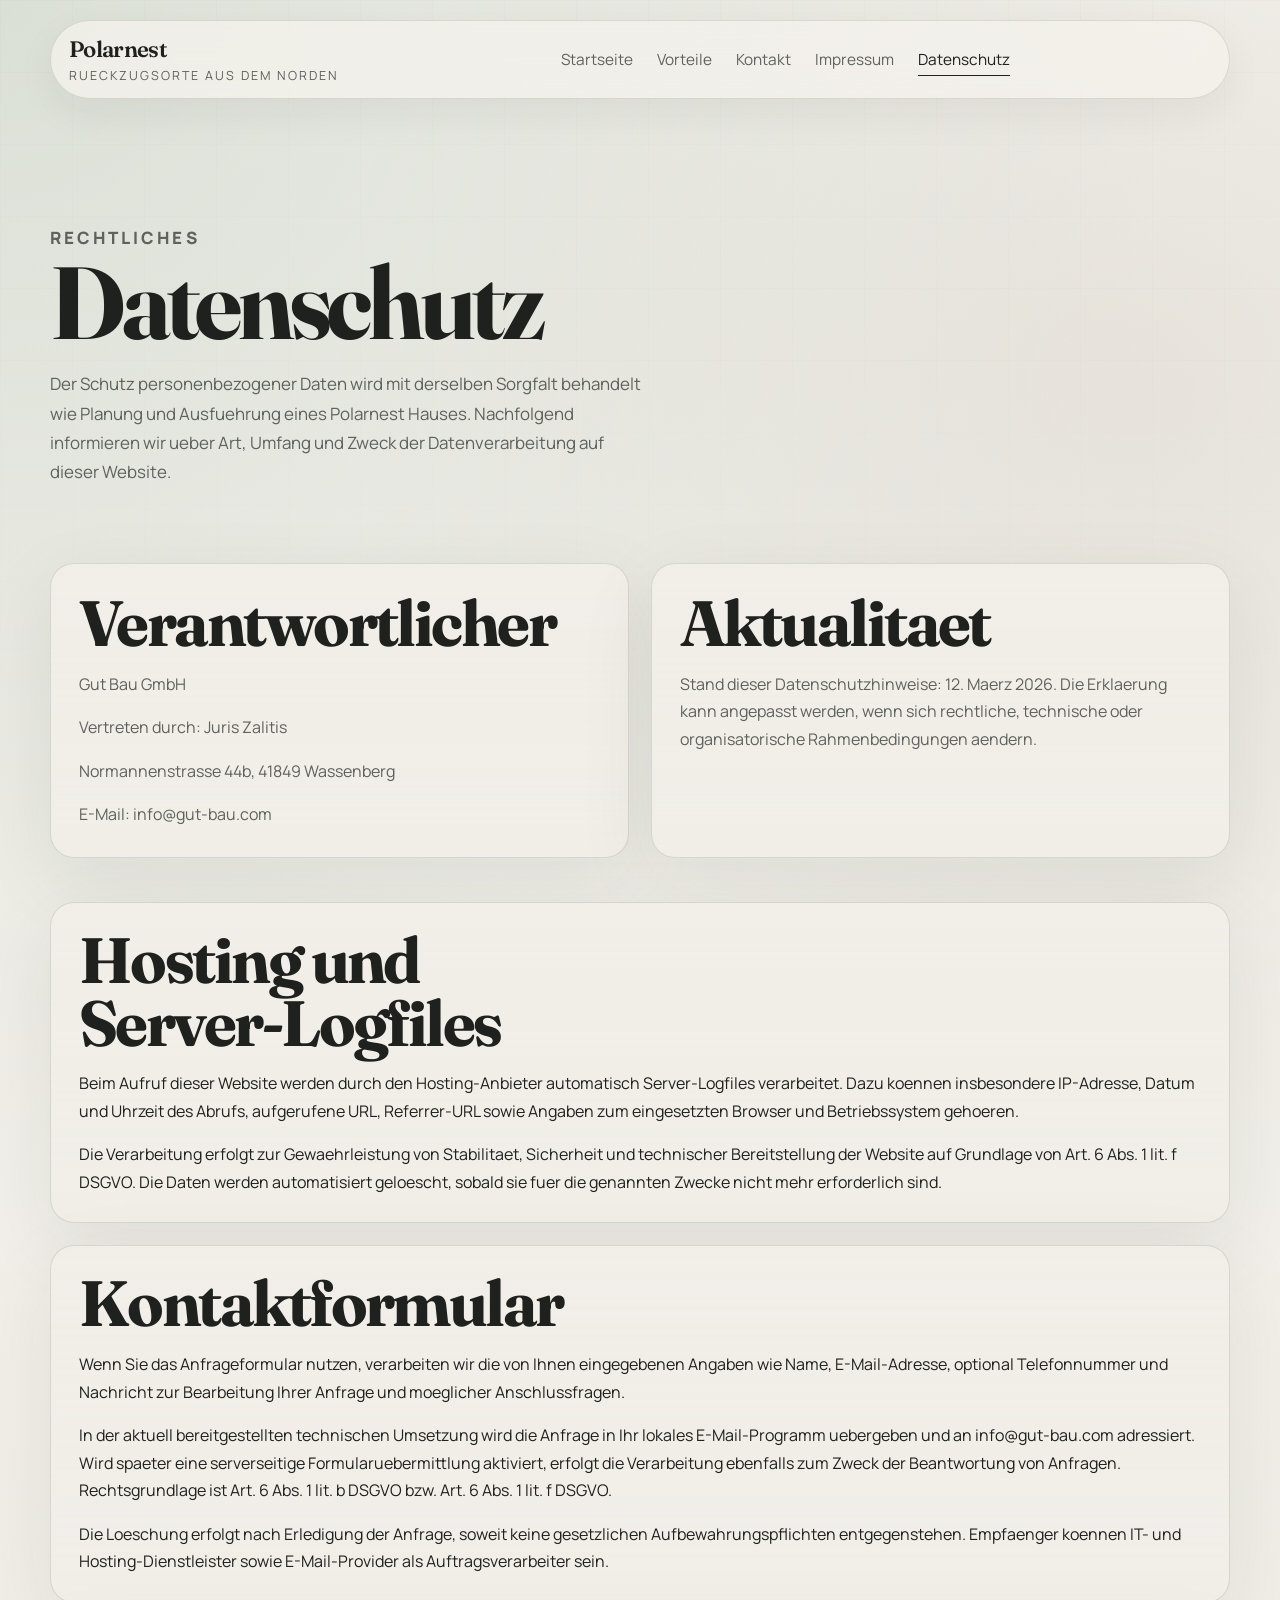
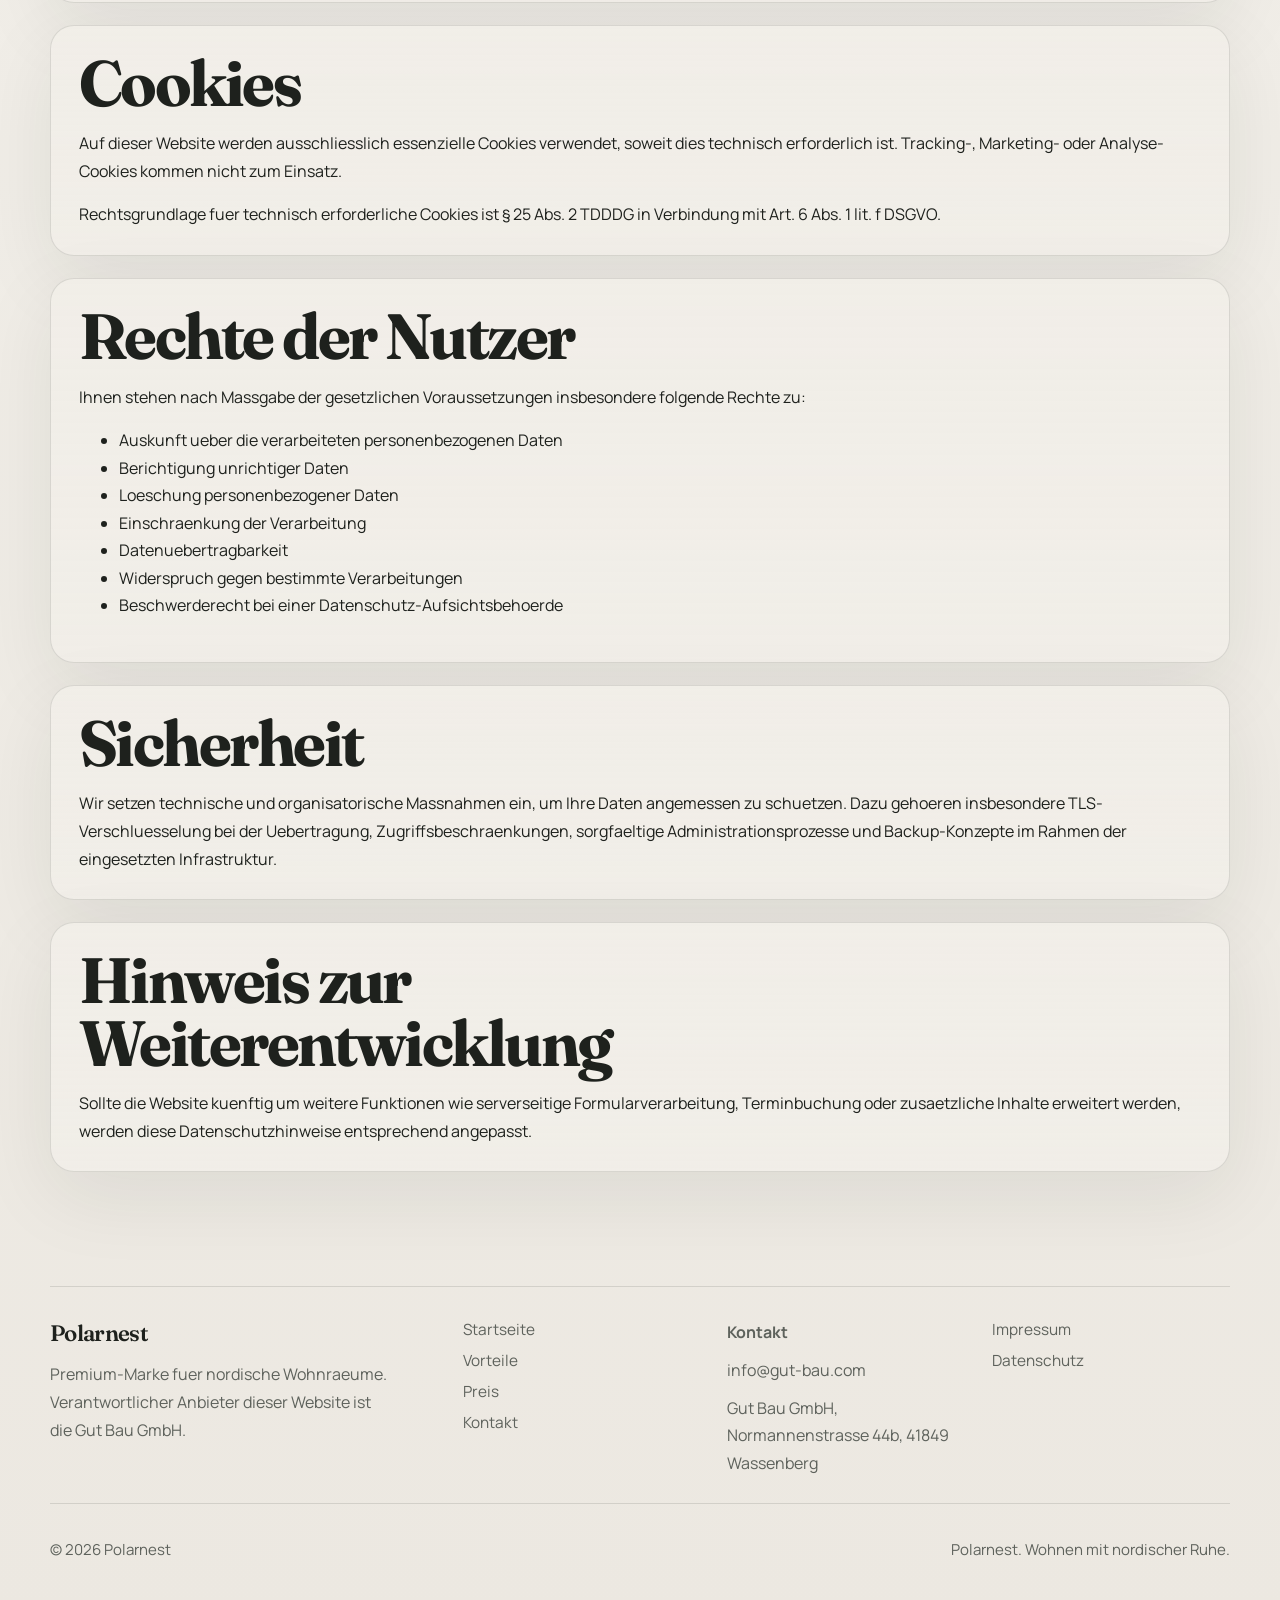
==== datenschutz.html @ 30f7458d "Rebuild Polarnest premium website" ====
<!doctype html>
<html lang="de">
  <head>
    <meta charset="UTF-8" />
    <meta name="viewport" content="width=device-width, initial-scale=1.0" />
    <title>Datenschutz | Polarnest</title>
    <meta
      name="description"
      content="Datenschutzhinweise fuer die Website der Premium-Marke Polarnest."
    />
    <meta name="theme-color" content="#F5F3EE" />
    <meta property="og:locale" content="de_DE" />
    <meta property="og:type" content="website" />
    <meta property="og:title" content="Datenschutz | Polarnest" />
    <meta
      property="og:description"
      content="Datenschutzhinweise zu Verantwortlichen, Hosting, Kontaktformular und Nutzerrechten."
    />
    <meta property="og:url" content="https://polarnest.vercel.app/datenschutz.html" />
    <meta property="og:image" content="https://polarnest.vercel.app/assets/images/hero-exterior.jpg" />
    <link rel="canonical" href="https://polarnest.vercel.app/datenschutz.html" />
    <link rel="preconnect" href="https://fonts.googleapis.com" />
    <link rel="preconnect" href="https://fonts.gstatic.com" crossorigin />
    <link
      href="https://fonts.googleapis.com/css2?family=Fraunces:opsz,wght@9..144,500;9..144,600;9..144,700&family=Manrope:wght@400;500;600;700;800&display=swap"
      rel="stylesheet"
    />
    <link rel="icon" href="favicon.svg" type="image/svg+xml" />
    <link rel="stylesheet" href="styles.css" />
    <script>
      document.documentElement.classList.add("js");
    </script>
    <script defer src="script.js"></script>
  </head>
  <body class="page" data-page="datenschutz">
    <a class="skip-link" href="#main-content">Zum Inhalt springen</a>

    <header class="site-header">
      <div class="topbar">
        <a class="brand" href="index.html" aria-label="Polarnest Startseite">
          <span class="brand__wordmark">Polarnest</span>
          <span class="brand__subline">Rueckzugsorte aus dem Norden</span>
        </a>

        <button
          class="nav-toggle"
          type="button"
          aria-expanded="false"
          aria-controls="site-nav"
          data-nav-toggle
        >
          <span class="nav-toggle__label">Menue</span>
          <span class="nav-toggle__icon" aria-hidden="true">
            <span></span>
            <span></span>
            <span></span>
          </span>
        </button>

        <nav class="site-nav" id="site-nav" data-nav aria-label="Hauptnavigation">
          <a href="index.html">Startseite</a>
          <a href="index.html#vorteile">Vorteile</a>
          <a href="index.html#kontakt">Kontakt</a>
          <a href="impressum.html" data-page-link>Impressum</a>
          <a href="datenschutz.html" data-page-link>Datenschutz</a>
        </nav>
      </div>
    </header>

    <header class="page-hero">
      <div class="page-hero__inner">
        <p class="eyebrow">Rechtliches</p>
        <h1>Datenschutz</h1>
        <p>
          Der Schutz personenbezogener Daten wird mit derselben Sorgfalt behandelt
          wie Planung und Ausfuehrung eines Polarnest Hauses. Nachfolgend informieren
          wir ueber Art, Umfang und Zweck der Datenverarbeitung auf dieser Website.
        </p>
      </div>
    </header>

    <main class="legal-main" id="main-content">
      <section class="legal-layout">
        <article class="legal-card surface-card">
          <h2>Verantwortlicher</h2>
          <p>Gut Bau GmbH</p>
          <p>Vertreten durch: Juris Zalitis</p>
          <p>Normannenstrasse 44b, 41849 Wassenberg</p>
          <p>E-Mail: <a href="mailto:info@gut-bau.com">info@gut-bau.com</a></p>
        </article>

        <article class="legal-card surface-card">
          <h2>Aktualitaet</h2>
          <p>
            Stand dieser Datenschutzhinweise: 12. Maerz 2026. Die Erklaerung kann
            angepasst werden, wenn sich rechtliche, technische oder organisatorische
            Rahmenbedingungen aendern.
          </p>
        </article>
      </section>

      <section class="legal-sections">
        <article class="legal-note surface-card">
          <h2>Hosting und Server-Logfiles</h2>
          <p>
            Beim Aufruf dieser Website werden durch den Hosting-Anbieter automatisch
            Server-Logfiles verarbeitet. Dazu koennen insbesondere IP-Adresse,
            Datum und Uhrzeit des Abrufs, aufgerufene URL, Referrer-URL sowie
            Angaben zum eingesetzten Browser und Betriebssystem gehoeren.
          </p>
          <p>
            Die Verarbeitung erfolgt zur Gewaehrleistung von Stabilitaet, Sicherheit
            und technischer Bereitstellung der Website auf Grundlage von Art. 6
            Abs. 1 lit. f DSGVO. Die Daten werden automatisiert geloescht, sobald
            sie fuer die genannten Zwecke nicht mehr erforderlich sind.
          </p>
        </article>

        <article class="legal-note surface-card">
          <h2>Kontaktformular</h2>
          <p>
            Wenn Sie das Anfrageformular nutzen, verarbeiten wir die von Ihnen
            eingegebenen Angaben wie Name, E-Mail-Adresse, optional Telefonnummer
            und Nachricht zur Bearbeitung Ihrer Anfrage und moeglicher Anschlussfragen.
          </p>
          <p>
            In der aktuell bereitgestellten technischen Umsetzung wird die Anfrage
            in Ihr lokales E-Mail-Programm uebergeben und an
            <a href="mailto:info@gut-bau.com">info@gut-bau.com</a> adressiert.
            Wird spaeter eine serverseitige Formularuebermittlung aktiviert,
            erfolgt die Verarbeitung ebenfalls zum Zweck der Beantwortung von
            Anfragen. Rechtsgrundlage ist Art. 6 Abs. 1 lit. b DSGVO bzw. Art. 6
            Abs. 1 lit. f DSGVO.
          </p>
          <p>
            Die Loeschung erfolgt nach Erledigung der Anfrage, soweit keine
            gesetzlichen Aufbewahrungspflichten entgegenstehen. Empfaenger koennen
            IT- und Hosting-Dienstleister sowie E-Mail-Provider als Auftragsverarbeiter sein.
          </p>
        </article>

        <article class="legal-note surface-card">
          <h2>Cookies</h2>
          <p>
            Auf dieser Website werden ausschliesslich essenzielle Cookies verwendet,
            soweit dies technisch erforderlich ist. Tracking-, Marketing- oder
            Analyse-Cookies kommen nicht zum Einsatz.
          </p>
          <p>
            Rechtsgrundlage fuer technisch erforderliche Cookies ist § 25 Abs. 2
            TDDDG in Verbindung mit Art. 6 Abs. 1 lit. f DSGVO.
          </p>
        </article>

        <article class="legal-note surface-card">
          <h2>Rechte der Nutzer</h2>
          <p>
            Ihnen stehen nach Massgabe der gesetzlichen Voraussetzungen insbesondere
            folgende Rechte zu:
          </p>
          <ul>
            <li>Auskunft ueber die verarbeiteten personenbezogenen Daten</li>
            <li>Berichtigung unrichtiger Daten</li>
            <li>Loeschung personenbezogener Daten</li>
            <li>Einschraenkung der Verarbeitung</li>
            <li>Datenuebertragbarkeit</li>
            <li>Widerspruch gegen bestimmte Verarbeitungen</li>
            <li>Beschwerderecht bei einer Datenschutz-Aufsichtsbehoerde</li>
          </ul>
        </article>

        <article class="legal-note surface-card">
          <h2>Sicherheit</h2>
          <p>
            Wir setzen technische und organisatorische Massnahmen ein, um Ihre
            Daten angemessen zu schuetzen. Dazu gehoeren insbesondere
            TLS-Verschluesselung bei der Uebertragung, Zugriffsbeschraenkungen,
            sorgfaeltige Administrationsprozesse und Backup-Konzepte im Rahmen
            der eingesetzten Infrastruktur.
          </p>
        </article>

        <article class="legal-note surface-card">
          <h2>Hinweis zur Weiterentwicklung</h2>
          <p>
            Sollte die Website kuenftig um weitere Funktionen wie serverseitige
            Formularverarbeitung, Terminbuchung oder zusaetzliche Inhalte erweitert
            werden, werden diese Datenschutzhinweise entsprechend angepasst.
          </p>
        </article>
      </section>
    </main>

    <footer class="site-footer">
      <div class="footer-grid">
        <div>
          <a class="brand brand--footer" href="index.html">Polarnest</a>
          <p class="footer-copy">
            Premium-Marke fuer nordische Wohnraeume. Verantwortlicher Anbieter
            dieser Website ist die Gut Bau GmbH.
          </p>
        </div>

        <nav class="footer-nav" aria-label="Footer Navigation">
          <a href="index.html">Startseite</a>
          <a href="index.html#vorteile">Vorteile</a>
          <a href="index.html#preis">Preis</a>
          <a href="index.html#kontakt">Kontakt</a>
        </nav>

        <div class="footer-contact">
          <p><strong>Kontakt</strong></p>
          <p><a href="mailto:info@gut-bau.com">info@gut-bau.com</a></p>
          <p>Gut Bau GmbH, Normannenstrasse 44b, 41849 Wassenberg</p>
        </div>

        <div class="footer-legal">
          <a href="impressum.html">Impressum</a>
          <a href="datenschutz.html">Datenschutz</a>
        </div>
      </div>

      <div class="footer-bottom">
        <p>&copy; <span id="year"></span> Polarnest</p>
        <p>Polarnest. Wohnen mit nordischer Ruhe.</p>
      </div>
    </footer>
  </body>
</html>
---- styles.css ----
:root {
  --bg: #f5f3ee;
  --bg-soft: #ece8e1;
  --surface: #f1eee8;
  --surface-strong: rgba(241, 238, 232, 0.88);
  --green: #5f7465;
  --green-deep: #4e6154;
  --sage: #7e9383;
  --mist: #c9d3c7;
  --stone: #b9b1a4;
  --text: #1e211d;
  --muted: #5e625c;
  --border: rgba(30, 33, 29, 0.12);
  --border-strong: rgba(78, 97, 84, 0.18);
  --shadow: 0 24px 80px rgba(30, 33, 29, 0.08);
  --shadow-soft: 0 14px 40px rgba(30, 33, 29, 0.06);
  --radius-xs: 14px;
  --radius-sm: 18px;
  --radius-md: 24px;
  --radius-lg: 34px;
  --container: min(1180px, calc(100vw - 48px));
}

*,
*::before,
*::after {
  box-sizing: border-box;
}

html {
  scroll-behavior: smooth;
  scroll-padding-top: 7rem;
}

body {
  margin: 0;
  color: var(--text);
  font-family: "Manrope", sans-serif;
  background:
    radial-gradient(circle at top left, rgba(201, 211, 199, 0.6), transparent 34%),
    radial-gradient(circle at 88% 12%, rgba(185, 177, 164, 0.24), transparent 26%),
    linear-gradient(180deg, var(--bg) 0%, var(--bg-soft) 100%);
  min-height: 100vh;
}

body::before {
  content: "";
  position: fixed;
  inset: 0;
  background:
    linear-gradient(rgba(30, 33, 29, 0.03) 1px, transparent 1px),
    linear-gradient(90deg, rgba(30, 33, 29, 0.03) 1px, transparent 1px);
  background-size: 72px 72px;
  mask-image: linear-gradient(180deg, rgba(0, 0, 0, 0.36), transparent 90%);
  pointer-events: none;
  z-index: 0;
}

img {
  display: block;
  max-width: 100%;
}

a {
  color: inherit;
  text-decoration: none;
}

button,
input,
textarea {
  font: inherit;
}

button {
  border: 0;
  background: none;
  cursor: pointer;
}

textarea {
  resize: vertical;
}

.js body {
  overflow-x: hidden;
}

.skip-link {
  position: fixed;
  top: 1rem;
  left: 1rem;
  padding: 0.8rem 1rem;
  border-radius: 999px;
  background: var(--green-deep);
  color: #f7f5f1;
  transform: translateY(-140%);
  transition: transform 180ms ease;
  z-index: 100;
}

.skip-link:focus {
  transform: translateY(0);
}

.site-header,
.section,
.site-footer {
  position: relative;
  z-index: 1;
}

.site-header {
  padding-top: 20px;
}

.topbar {
  width: var(--container);
  margin: 0 auto;
  padding: 14px 18px;
  display: flex;
  align-items: center;
  gap: 22px;
  border: 1px solid var(--border);
  border-radius: 999px;
  backdrop-filter: blur(18px);
  background: rgba(245, 243, 238, 0.72);
  box-shadow: var(--shadow-soft);
  position: sticky;
  top: 16px;
}

.brand {
  display: inline-flex;
  flex-direction: column;
  gap: 4px;
}

.brand__wordmark,
.brand--footer {
  font-family: "Fraunces", serif;
  font-size: 1.4rem;
  font-weight: 600;
  letter-spacing: -0.03em;
}

.brand__subline {
  color: var(--muted);
  font-size: 0.78rem;
  letter-spacing: 0.16em;
  text-transform: uppercase;
}

.site-nav {
  display: flex;
  align-items: center;
  justify-content: center;
  gap: 24px;
  margin-left: auto;
  margin-right: auto;
}

.site-nav a,
.footer-nav a,
.footer-legal a {
  position: relative;
  color: var(--muted);
  font-size: 0.96rem;
  transition: color 180ms ease;
}

.site-nav a::after,
.footer-nav a::after,
.footer-legal a::after {
  content: "";
  position: absolute;
  left: 0;
  bottom: -6px;
  width: 100%;
  height: 1px;
  background: currentColor;
  transform: scaleX(0);
  transform-origin: left center;
  transition: transform 180ms ease;
}

.site-nav a:hover,
.site-nav a:focus-visible,
.site-nav a.is-active,
.site-nav a[aria-current="page"],
.footer-nav a:hover,
.footer-nav a:focus-visible,
.footer-legal a:hover,
.footer-legal a:focus-visible {
  color: var(--text);
}

.site-nav a:hover::after,
.site-nav a:focus-visible::after,
.site-nav a.is-active::after,
.site-nav a[aria-current="page"]::after,
.footer-nav a:hover::after,
.footer-nav a:focus-visible::after,
.footer-legal a:hover::after,
.footer-legal a:focus-visible::after {
  transform: scaleX(1);
}

.topbar__cta {
  margin-left: auto;
}

.button {
  display: inline-flex;
  align-items: center;
  justify-content: center;
  min-height: 50px;
  padding: 0 22px;
  border: 1px solid transparent;
  border-radius: 999px;
  font-weight: 700;
  transition:
    transform 180ms ease,
    box-shadow 180ms ease,
    background-color 180ms ease,
    border-color 180ms ease,
    color 180ms ease;
}

.button:hover,
.button:focus-visible {
  transform: translateY(-2px);
}

.button--primary {
  background: linear-gradient(135deg, var(--green-deep), var(--green));
  color: #f7f5f1;
  box-shadow: 0 18px 38px rgba(78, 97, 84, 0.18);
}

.button--primary:hover,
.button--primary:focus-visible {
  box-shadow: 0 22px 48px rgba(78, 97, 84, 0.24);
}

.button--secondary {
  background: rgba(241, 238, 232, 0.92);
  color: var(--text);
  border-color: var(--border);
}

.button--secondary:hover,
.button--secondary:focus-visible {
  box-shadow: var(--shadow-soft);
}

.nav-toggle {
  display: none;
}

.section {
  width: var(--container);
  margin: 0 auto;
  padding: 110px 0;
}

.section--panel {
  border-radius: 44px;
  padding-inline: 34px;
  background:
    linear-gradient(180deg, rgba(241, 238, 232, 0.78), rgba(201, 211, 199, 0.22)),
    rgba(241, 238, 232, 0.68);
}

.eyebrow,
.card-kicker,
.hero-floating__label,
.price-card__label,
.slider-header__caption {
  margin: 0;
  color: var(--green);
  font-size: 0.82rem;
  font-weight: 800;
  letter-spacing: 0.18em;
  text-transform: uppercase;
}

h1,
h2,
h3 {
  margin: 0;
  letter-spacing: -0.04em;
  line-height: 0.98;
}

h1,
h2 {
  font-family: "Fraunces", serif;
}

h1 {
  max-width: 12ch;
  font-size: clamp(3.4rem, 8vw, 6.6rem);
}

h2 {
  font-size: clamp(2.4rem, 5vw, 4.3rem);
  max-width: 12ch;
}

h3 {
  font-size: 1.42rem;
  line-height: 1.1;
}

p,
li {
  line-height: 1.72;
}

.hero__lead,
.section-heading p,
.benefit-card p,
.quality-card p,
.pricing-note,
.lifestyle-card p,
.showcase-card p,
.comfort-card p,
.special-card p,
.accordion__panel p,
.contact-copy p,
.contact-point p,
.field span,
.form-note,
.form-status,
.footer-copy,
.footer-contact p,
.hero-floating span,
.price-card span {
  color: var(--muted);
  font-size: 1rem;
}

.section-heading {
  max-width: 720px;
  margin-bottom: 40px;
}

.section-heading h2 {
  margin: 14px 0 18px;
}

.anchor-fix {
  position: relative;
  top: -120px;
  display: block;
  visibility: hidden;
}

.surface-card {
  background:
    linear-gradient(180deg, rgba(241, 238, 232, 0.92), rgba(241, 238, 232, 0.78)),
    var(--surface);
  border: 1px solid var(--border);
  box-shadow: var(--shadow);
  backdrop-filter: blur(14px);
}

.hero {
  display: grid;
  grid-template-columns: minmax(0, 1fr) minmax(0, 0.96fr);
  gap: 40px;
  align-items: center;
  min-height: calc(100vh - 114px);
  padding-top: 52px;
}

.hero__lead {
  max-width: 62ch;
  margin: 24px 0 0;
  font-size: 1.08rem;
}

.hero__actions {
  display: flex;
  flex-wrap: wrap;
  gap: 14px;
  margin-top: 34px;
}

.hero__chips {
  display: flex;
  flex-wrap: wrap;
  gap: 12px;
  margin-top: 34px;
}

.hero__chips span {
  display: inline-flex;
  align-items: center;
  min-height: 38px;
  padding: 0 16px;
  border: 1px solid var(--border);
  border-radius: 999px;
  background: rgba(241, 238, 232, 0.8);
  color: var(--text);
  font-size: 0.95rem;
  font-weight: 700;
}

.hero__visual {
  position: relative;
  min-height: 620px;
}

.hero-media,
.showcase-media__frame,
.lifestyle-card,
.special-card,
.benefit-card,
.quality-card,
.comfort-card,
.showcase-card,
.contact-form,
.contact-point,
.accordion__item,
.price-card {
  border-radius: var(--radius-md);
}

.hero-media {
  height: 100%;
  min-height: 620px;
  overflow: hidden;
}

.hero-media img,
.showcase-media__frame img,
.lifestyle-card__media img,
.special-card__media img {
  width: 100%;
  height: 100%;
  object-fit: cover;
  transition: transform 420ms ease;
}

.hero-media:hover img,
.showcase-media__frame:hover img,
.lifestyle-card:hover img,
.special-card:hover img {
  transform: scale(1.04);
}

.hero-floating {
  position: absolute;
  max-width: 270px;
  padding: 18px 20px;
}

.hero-floating strong {
  display: block;
  margin: 8px 0;
  font-size: 1.2rem;
}

.hero-floating--price {
  left: -12px;
  bottom: 44px;
}

.hero-floating--detail {
  right: -16px;
  top: 44px;
}

.benefit-grid,
.quality-grid,
.comfort-grid,
.special-grid,
.showcase-info,
.contact-points {
  display: grid;
  gap: 20px;
}

.benefit-grid {
  grid-template-columns: repeat(4, minmax(0, 1fr));
}

.benefit-card,
.quality-card,
.comfort-card {
  min-height: 100%;
  padding: 28px;
}

.icon-badge {
  width: 52px;
  height: 52px;
  display: grid;
  place-items: center;
  margin-bottom: 18px;
  border-radius: 18px;
  background: rgba(201, 211, 199, 0.55);
  color: var(--green-deep);
}

.icon-badge svg {
  width: 24px;
  height: 24px;
  fill: none;
  stroke: currentColor;
  stroke-linecap: round;
  stroke-linejoin: round;
  stroke-width: 1.7;
}

.benefit-card h3,
.quality-card h3,
.comfort-card h3,
.showcase-card h3,
.contact-point h3 {
  margin-bottom: 12px;
}

.pricing-layout {
  display: grid;
  grid-template-columns: minmax(0, 0.86fr) minmax(280px, 0.48fr);
  gap: 24px 26px;
  align-items: start;
}

.price-card {
  padding: 30px;
}

.price-card strong {
  display: block;
  margin: 14px 0 12px;
  font-family: "Fraunces", serif;
  font-size: clamp(2.2rem, 5vw, 3.8rem);
  line-height: 1;
}

.pricing-note {
  margin-top: 18px;
}

.quality-grid {
  grid-column: 1 / -1;
  grid-template-columns: repeat(4, minmax(0, 1fr));
}

.slider-shell {
  position: relative;
}

.slider-header {
  display: flex;
  align-items: center;
  justify-content: space-between;
  gap: 16px;
  margin-bottom: 22px;
}

.slider-controls {
  display: inline-flex;
  gap: 10px;
}

.slider-button {
  width: 48px;
  height: 48px;
  display: grid;
  place-items: center;
  border: 1px solid var(--border);
  border-radius: 50%;
  background: rgba(241, 238, 232, 0.82);
  color: var(--text);
  transition:
    transform 180ms ease,
    box-shadow 180ms ease,
    opacity 180ms ease;
}

.slider-button:hover,
.slider-button:focus-visible {
  transform: translateY(-1px);
  box-shadow: var(--shadow-soft);
}

.slider-button:disabled {
  opacity: 0.45;
  cursor: default;
}

.slider-track {
  display: grid;
  grid-auto-flow: column;
  grid-auto-columns: minmax(290px, 36%);
  gap: 20px;
  overflow-x: auto;
  scroll-snap-type: x mandatory;
  padding-bottom: 10px;
  scrollbar-width: none;
}

.slider-track::-webkit-scrollbar {
  display: none;
}

.lifestyle-card {
  overflow: hidden;
  scroll-snap-align: start;
}

.lifestyle-card__media {
  aspect-ratio: 1.18 / 1;
  overflow: hidden;
}

.lifestyle-card__body,
.special-card__body {
  padding: 24px;
}

.slider-progress {
  width: 100%;
  height: 4px;
  margin-top: 18px;
  border-radius: 999px;
  background: rgba(30, 33, 29, 0.08);
  overflow: hidden;
}

.slider-progress span {
  display: block;
  width: 20%;
  height: 100%;
  border-radius: inherit;
  background: linear-gradient(90deg, var(--green-deep), var(--sage));
  transition: width 240ms ease, transform 240ms ease;
}

.section--split {
  display: grid;
  grid-template-columns: minmax(0, 1.02fr) minmax(0, 0.98fr);
  gap: 28px;
  align-items: center;
}

.showcase-media__frame {
  overflow: hidden;
  aspect-ratio: 1 / 1.08;
}

.showcase-info {
  grid-template-columns: repeat(2, minmax(0, 1fr));
}

.showcase-card {
  padding: 26px;
}

.comfort-grid {
  grid-template-columns: repeat(4, minmax(0, 1fr));
}

.special-grid {
  grid-template-columns: repeat(3, minmax(0, 1fr));
}

.special-card {
  overflow: hidden;
}

.special-card__media {
  aspect-ratio: 1.12 / 1;
  overflow: hidden;
}

.section--faq {
  padding-bottom: 96px;
}

.accordion {
  display: grid;
  gap: 16px;
}

.accordion__item {
  overflow: hidden;
}

.accordion__trigger {
  width: 100%;
  display: flex;
  align-items: center;
  justify-content: space-between;
  gap: 18px;
  padding: 24px 26px;
  color: var(--text);
  text-align: left;
}

.accordion__trigger span:first-child {
  font-size: 1.12rem;
  font-weight: 700;
}

.accordion__icon {
  width: 18px;
  height: 18px;
  flex: none;
  position: relative;
}

.accordion__icon::before,
.accordion__icon::after {
  content: "";
  position: absolute;
  inset: 50% 0 auto;
  height: 1.5px;
  background: currentColor;
  transform: translateY(-50%);
  transition: transform 220ms ease, opacity 220ms ease;
}

.accordion__icon::after {
  transform: translateY(-50%) rotate(90deg);
}

.accordion__trigger[aria-expanded="true"] .accordion__icon::after {
  opacity: 0;
  transform: translateY(-50%) rotate(90deg) scaleX(0);
}

.accordion__panel {
  display: grid;
  grid-template-rows: 0fr;
  transition: grid-template-rows 260ms ease;
}

.accordion__panel.is-open {
  grid-template-rows: 1fr;
}

.accordion__panel-inner {
  min-height: 0;
  overflow: hidden;
  padding: 0 26px 0;
}

.accordion__panel.is-open .accordion__panel-inner {
  padding-bottom: 24px;
}

.section--contact {
  padding-top: 40px;
}

.contact-layout {
  display: grid;
  grid-template-columns: minmax(0, 0.9fr) minmax(0, 1.1fr);
  gap: 26px;
  align-items: start;
}

.contact-points {
  margin-top: 30px;
  grid-template-columns: repeat(2, minmax(0, 1fr));
}

.contact-point {
  padding: 22px;
}

.contact-form {
  padding: 28px;
}

.form-row {
  display: grid;
  grid-template-columns: repeat(2, minmax(0, 1fr));
  gap: 16px;
}

.form-row + .form-row,
.form-row + .field,
.field + .field,
.field + .button,
.button + .form-note,
.form-note + .form-status {
  margin-top: 16px;
}

.form-row--compact {
  grid-template-columns: 1fr;
}

.field {
  display: grid;
  gap: 8px;
}

.field span {
  color: var(--text);
  font-size: 0.94rem;
  font-weight: 700;
}

.field input,
.field textarea {
  width: 100%;
  padding: 14px 16px;
  border: 1px solid var(--border);
  border-radius: var(--radius-xs);
  background: rgba(255, 255, 255, 0.52);
  color: var(--text);
  transition:
    border-color 180ms ease,
    box-shadow 180ms ease,
    background-color 180ms ease;
}

.field input:focus,
.field textarea:focus {
  outline: none;
  border-color: var(--border-strong);
  box-shadow: 0 0 0 4px rgba(126, 147, 131, 0.16);
  background: rgba(255, 255, 255, 0.8);
}

.form-submit {
  width: fit-content;
}

.form-note {
  font-size: 0.93rem;
}

.form-status {
  min-height: 1.5rem;
  font-weight: 600;
}

.site-footer {
  width: var(--container);
  margin: 0 auto;
  padding: 0 0 40px;
}

.footer-grid {
  display: grid;
  grid-template-columns: minmax(0, 1.3fr) repeat(3, minmax(0, 0.8fr));
  gap: 26px;
  padding: 32px 0 26px;
  border-top: 1px solid var(--border);
}

.footer-copy {
  max-width: 34ch;
  margin-top: 14px;
}

.footer-nav,
.footer-legal {
  display: grid;
  align-content: start;
  gap: 10px;
}

.footer-contact p {
  margin: 0 0 10px;
}

.footer-bottom {
  display: flex;
  justify-content: space-between;
  gap: 18px;
  padding-top: 18px;
  border-top: 1px solid var(--border);
  color: var(--muted);
  font-size: 0.94rem;
}

.page-hero {
  padding-top: 54px;
}

.page-hero__inner {
  width: var(--container);
  margin: 0 auto;
  padding: 70px 0 16px;
}

.page-hero__inner h1 {
  max-width: 10ch;
}

.page-hero__inner p {
  max-width: 60ch;
  color: var(--muted);
  font-size: 1.06rem;
}

.legal-main {
  padding-bottom: 60px;
}

.legal-layout,
.legal-sections {
  width: var(--container);
  margin: 0 auto;
  display: grid;
  gap: 22px;
}

.legal-layout {
  grid-template-columns: repeat(2, minmax(0, 1fr));
  padding: 44px 0;
}

.legal-card {
  padding: 28px;
  border-radius: var(--radius-md);
}

.legal-card h2,
.legal-card h3 {
  margin-bottom: 14px;
}

.legal-card p,
.legal-card li {
  color: var(--muted);
}

.legal-card ul {
  margin: 0;
  padding-left: 18px;
}

.legal-sections {
  padding-bottom: 54px;
}

.legal-note {
  padding: 26px 28px;
  border-radius: var(--radius-md);
}

.legal-note p:last-child,
.legal-card p:last-child,
.benefit-card p:last-child,
.quality-card p:last-child,
.comfort-card p:last-child,
.special-card p:last-child,
.showcase-card p:last-child,
.contact-point p:last-child,
.footer-contact p:last-child {
  margin-bottom: 0;
}

.sr-only {
  position: absolute;
  width: 1px;
  height: 1px;
  padding: 0;
  margin: -1px;
  overflow: hidden;
  clip: rect(0, 0, 0, 0);
  white-space: nowrap;
  border: 0;
}

.js .reveal {
  opacity: 0;
  transform: translateY(26px);
  transition:
    opacity 760ms ease,
    transform 760ms ease;
}

.js .reveal.is-visible {
  opacity: 1;
  transform: translateY(0);
}

.delay-1 {
  transition-delay: 100ms;
}

.delay-2 {
  transition-delay: 180ms;
}

.delay-3 {
  transition-delay: 260ms;
}

.benefit-card,
.quality-card,
.comfort-card,
.special-card,
.showcase-card,
.contact-point,
.price-card,
.accordion__item,
.lifestyle-card {
  transition:
    transform 220ms ease,
    box-shadow 220ms ease,
    border-color 220ms ease;
}

.benefit-card:hover,
.quality-card:hover,
.comfort-card:hover,
.special-card:hover,
.showcase-card:hover,
.contact-point:hover,
.price-card:hover,
.accordion__item:hover,
.lifestyle-card:hover {
  transform: translateY(-5px);
  box-shadow: 0 28px 80px rgba(30, 33, 29, 0.11);
  border-color: var(--border-strong);
}

@media (max-width: 1140px) {
  .hero,
  .section--split,
  .contact-layout,
  .pricing-layout {
    grid-template-columns: 1fr;
  }

  .hero {
    min-height: auto;
    padding-top: 42px;
  }

  .hero__visual {
    min-height: 540px;
  }

  .hero-media {
    min-height: 540px;
  }

  .benefit-grid,
  .quality-grid,
  .comfort-grid,
  .special-grid,
  .showcase-info,
  .legal-layout {
    grid-template-columns: repeat(2, minmax(0, 1fr));
  }

  .footer-grid {
    grid-template-columns: repeat(2, minmax(0, 1fr));
  }
}

@media (max-width: 920px) {
  :root {
    --container: min(1180px, calc(100vw - 28px));
  }

  .topbar {
    display: grid;
    grid-template-columns: 1fr auto;
    align-items: center;
    border-radius: 30px;
  }

  .nav-toggle {
    display: inline-flex;
    align-items: center;
    gap: 12px;
    margin-left: auto;
    color: var(--text);
  }

  .nav-toggle__label {
    font-weight: 700;
  }

  .nav-toggle__icon {
    width: 22px;
    display: grid;
    gap: 4px;
  }

  .nav-toggle__icon span {
    display: block;
    height: 1.5px;
    border-radius: 999px;
    background: currentColor;
    transition: transform 200ms ease, opacity 200ms ease;
  }

  .js .site-nav {
    display: none;
    grid-column: 1 / -1;
    margin: 10px 0 0;
    padding-top: 16px;
    border-top: 1px solid var(--border);
    justify-content: start;
    gap: 14px;
  }

  .js .site-header.is-open .site-nav {
    display: grid;
  }

  .js .site-header.is-open .nav-toggle__icon span:nth-child(1) {
    transform: translateY(5.5px) rotate(45deg);
  }

  .js .site-header.is-open .nav-toggle__icon span:nth-child(2) {
    opacity: 0;
  }

  .js .site-header.is-open .nav-toggle__icon span:nth-child(3) {
    transform: translateY(-5.5px) rotate(-45deg);
  }

  .site-nav a {
    font-size: 1rem;
  }

  .topbar__cta {
    display: none;
  }

  .slider-track {
    grid-auto-columns: minmax(280px, 78%);
  }

  .hero-floating {
    position: static;
    margin-top: 14px;
  }

  .hero__chips {
    gap: 10px;
  }
}

@media (max-width: 720px) {
  .section {
    padding: 82px 0;
  }

  .section--panel {
    padding-inline: 18px;
    border-radius: 28px;
  }

  .hero__actions,
  .hero__chips,
  .footer-bottom {
    flex-direction: column;
    align-items: flex-start;
  }

  .hero__visual {
    min-height: auto;
  }

  .hero-media,
  .showcase-media__frame {
    min-height: 0;
    aspect-ratio: 1 / 1.08;
  }

  .benefit-grid,
  .quality-grid,
  .comfort-grid,
  .special-grid,
  .showcase-info,
  .contact-points,
  .legal-layout,
  .footer-grid,
  .form-row {
    grid-template-columns: 1fr;
  }

  .contact-form,
  .legal-card,
  .legal-note {
    padding: 22px;
  }

  .page-hero__inner {
    padding-top: 48px;
  }

  .page-hero__inner h1 {
    font-size: clamp(2.7rem, 14vw, 4rem);
  }
}

@media (prefers-reduced-motion: reduce) {
  html {
    scroll-behavior: auto;
  }

  *,
  *::before,
  *::after {
    animation-duration: 0.01ms !important;
    animation-iteration-count: 1 !important;
    transition-duration: 0.01ms !important;
    scroll-behavior: auto !important;
  }

  .js .reveal,
  .js .reveal.is-visible {
    opacity: 1;
    transform: none;
  }
}
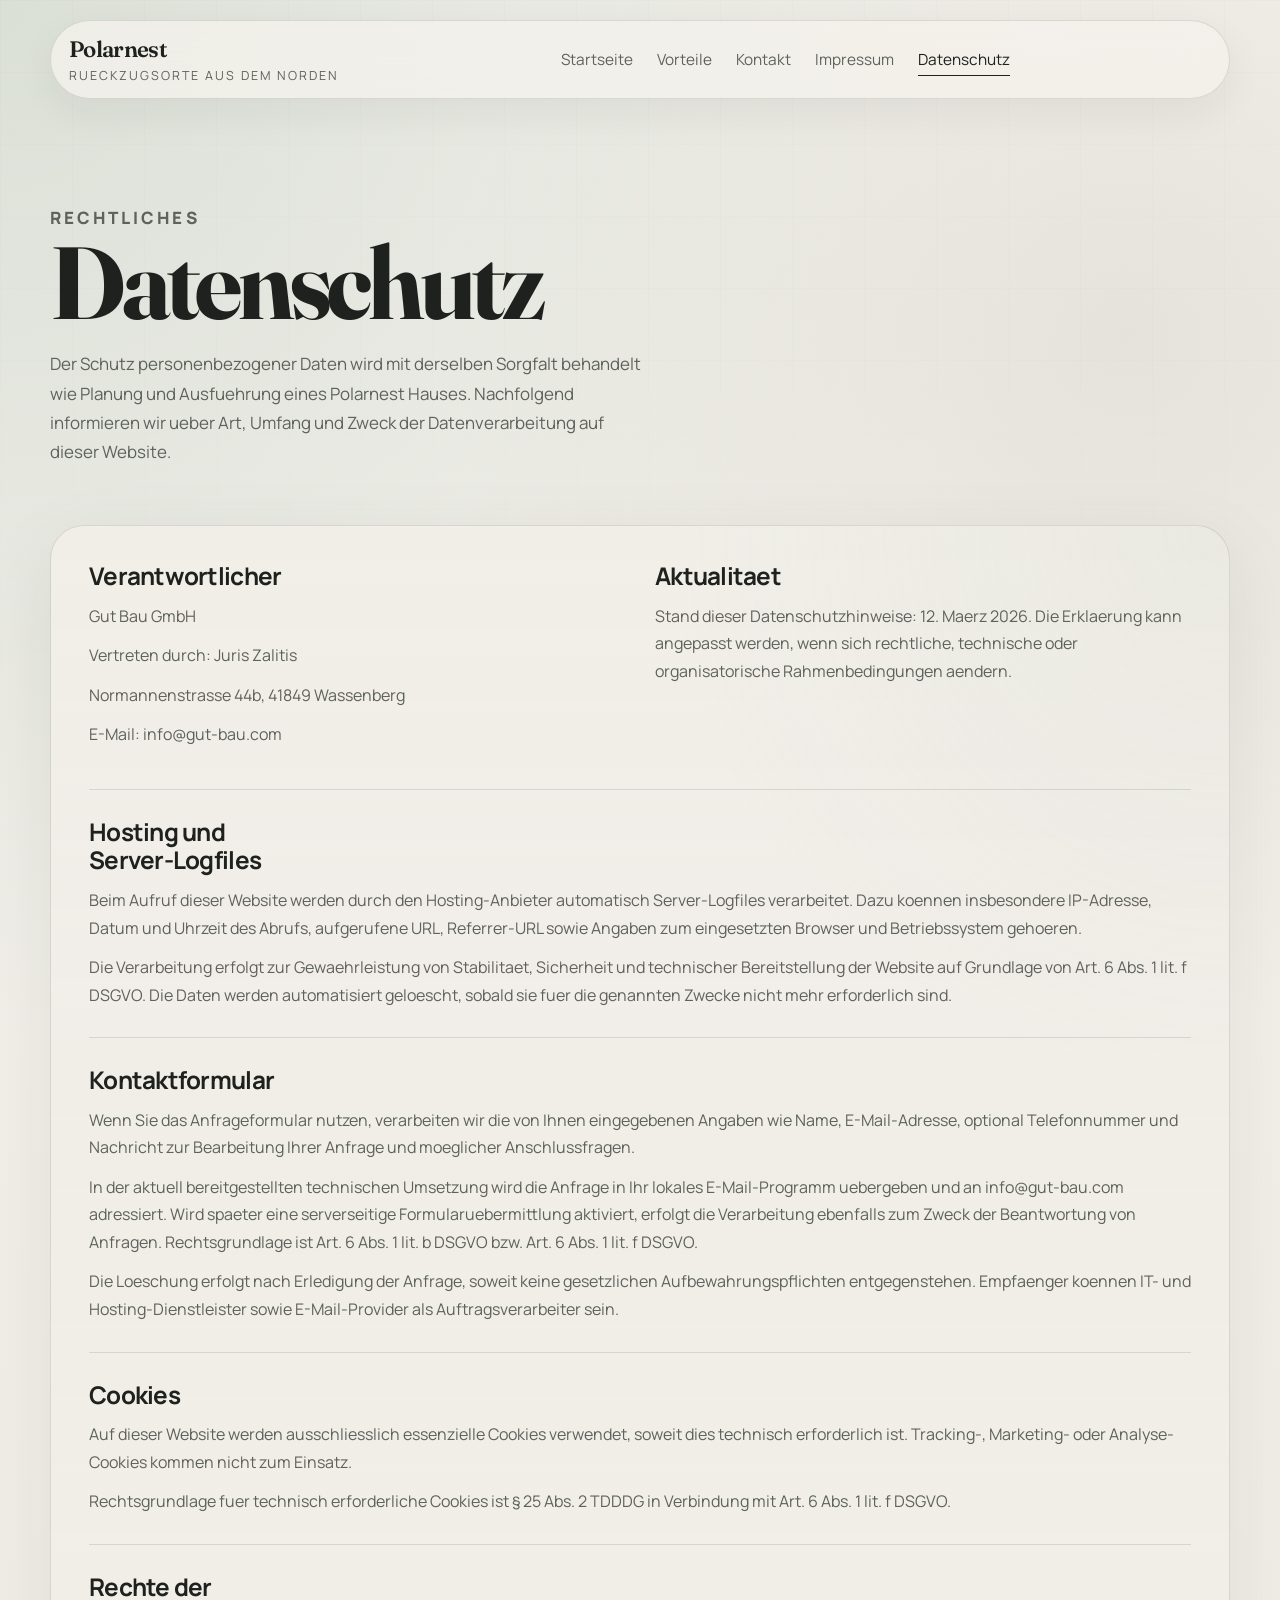
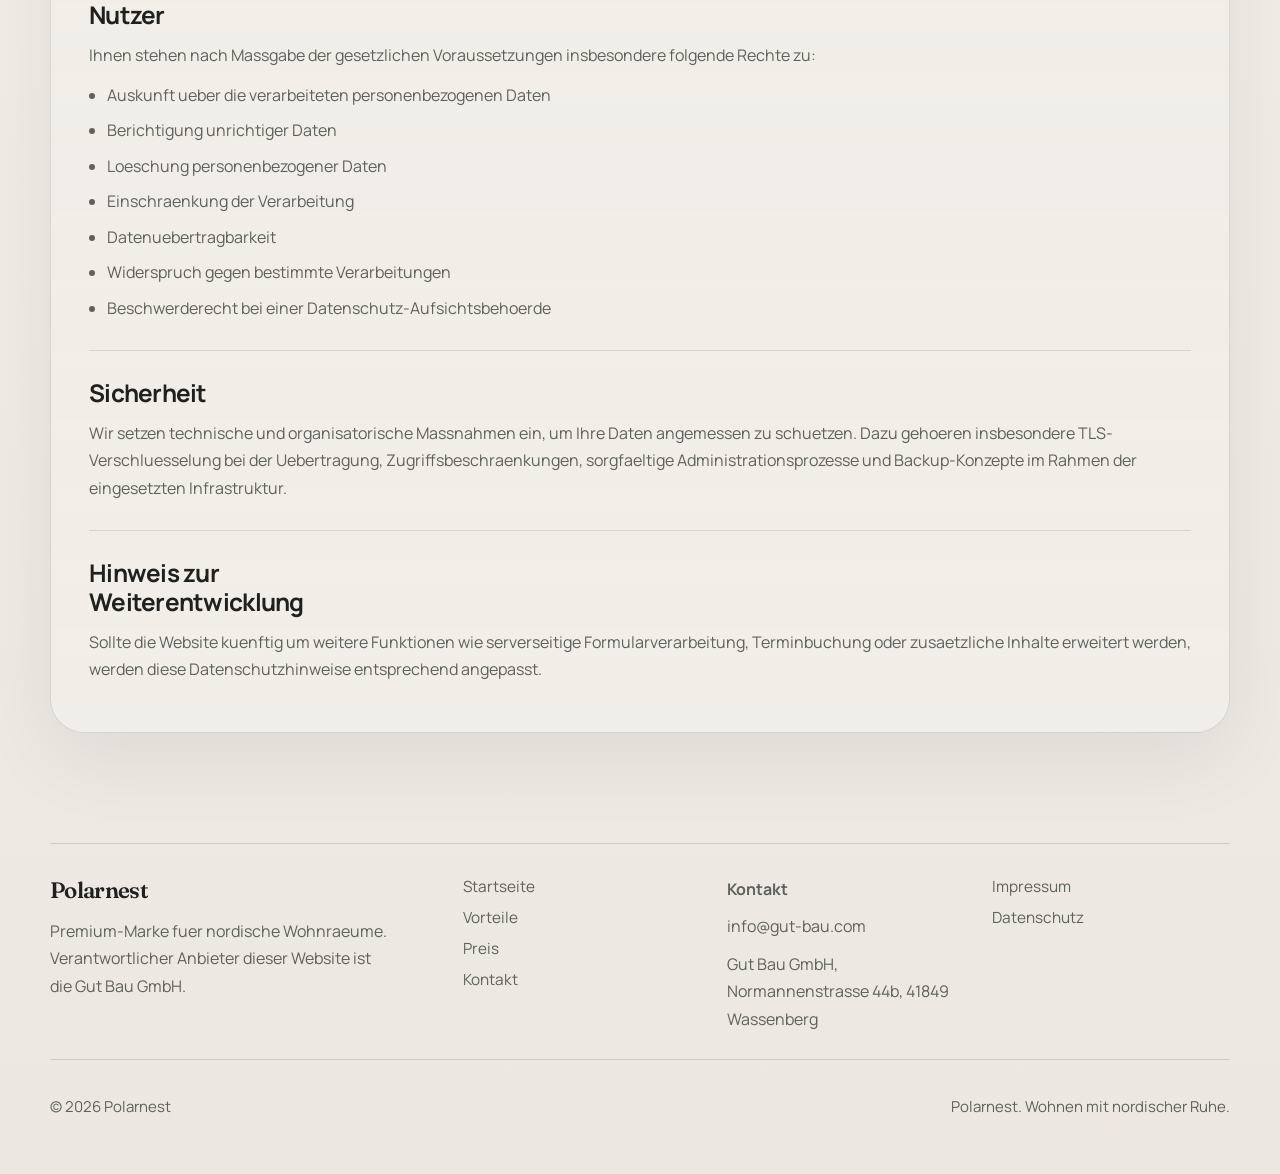
==== commit 594df024: "Refine premium layout and legal pages" ====
--- a/datenschutz.html
+++ b/datenschutz.html
@@ -67,126 +67,128 @@
       </div>
     </header>
 
-    <header class="page-hero">
+    <section class="page-hero" aria-labelledby="page-title">
       <div class="page-hero__inner">
         <p class="eyebrow">Rechtliches</p>
-        <h1>Datenschutz</h1>
+        <h1 id="page-title">Datenschutz</h1>
         <p>
           Der Schutz personenbezogener Daten wird mit derselben Sorgfalt behandelt
           wie Planung und Ausfuehrung eines Polarnest Hauses. Nachfolgend informieren
           wir ueber Art, Umfang und Zweck der Datenverarbeitung auf dieser Website.
         </p>
       </div>
-    </header>
+    </section>
 
     <main class="legal-main" id="main-content">
-      <section class="legal-layout">
-        <article class="legal-card surface-card">
-          <h2>Verantwortlicher</h2>
-          <p>Gut Bau GmbH</p>
-          <p>Vertreten durch: Juris Zalitis</p>
-          <p>Normannenstrasse 44b, 41849 Wassenberg</p>
-          <p>E-Mail: <a href="mailto:info@gut-bau.com">info@gut-bau.com</a></p>
-        </article>
-
-        <article class="legal-card surface-card">
-          <h2>Aktualitaet</h2>
-          <p>
-            Stand dieser Datenschutzhinweise: 12. Maerz 2026. Die Erklaerung kann
-            angepasst werden, wenn sich rechtliche, technische oder organisatorische
-            Rahmenbedingungen aendern.
-          </p>
-        </article>
-      </section>
-
-      <section class="legal-sections">
-        <article class="legal-note surface-card">
-          <h2>Hosting und Server-Logfiles</h2>
-          <p>
-            Beim Aufruf dieser Website werden durch den Hosting-Anbieter automatisch
-            Server-Logfiles verarbeitet. Dazu koennen insbesondere IP-Adresse,
-            Datum und Uhrzeit des Abrufs, aufgerufene URL, Referrer-URL sowie
-            Angaben zum eingesetzten Browser und Betriebssystem gehoeren.
-          </p>
-          <p>
-            Die Verarbeitung erfolgt zur Gewaehrleistung von Stabilitaet, Sicherheit
-            und technischer Bereitstellung der Website auf Grundlage von Art. 6
-            Abs. 1 lit. f DSGVO. Die Daten werden automatisiert geloescht, sobald
-            sie fuer die genannten Zwecke nicht mehr erforderlich sind.
-          </p>
-        </article>
-
-        <article class="legal-note surface-card">
-          <h2>Kontaktformular</h2>
-          <p>
-            Wenn Sie das Anfrageformular nutzen, verarbeiten wir die von Ihnen
-            eingegebenen Angaben wie Name, E-Mail-Adresse, optional Telefonnummer
-            und Nachricht zur Bearbeitung Ihrer Anfrage und moeglicher Anschlussfragen.
-          </p>
-          <p>
-            In der aktuell bereitgestellten technischen Umsetzung wird die Anfrage
-            in Ihr lokales E-Mail-Programm uebergeben und an
-            <a href="mailto:info@gut-bau.com">info@gut-bau.com</a> adressiert.
-            Wird spaeter eine serverseitige Formularuebermittlung aktiviert,
-            erfolgt die Verarbeitung ebenfalls zum Zweck der Beantwortung von
-            Anfragen. Rechtsgrundlage ist Art. 6 Abs. 1 lit. b DSGVO bzw. Art. 6
-            Abs. 1 lit. f DSGVO.
-          </p>
-          <p>
-            Die Loeschung erfolgt nach Erledigung der Anfrage, soweit keine
-            gesetzlichen Aufbewahrungspflichten entgegenstehen. Empfaenger koennen
-            IT- und Hosting-Dienstleister sowie E-Mail-Provider als Auftragsverarbeiter sein.
-          </p>
-        </article>
-
-        <article class="legal-note surface-card">
-          <h2>Cookies</h2>
-          <p>
-            Auf dieser Website werden ausschliesslich essenzielle Cookies verwendet,
-            soweit dies technisch erforderlich ist. Tracking-, Marketing- oder
-            Analyse-Cookies kommen nicht zum Einsatz.
-          </p>
-          <p>
-            Rechtsgrundlage fuer technisch erforderliche Cookies ist § 25 Abs. 2
-            TDDDG in Verbindung mit Art. 6 Abs. 1 lit. f DSGVO.
-          </p>
-        </article>
-
-        <article class="legal-note surface-card">
-          <h2>Rechte der Nutzer</h2>
-          <p>
-            Ihnen stehen nach Massgabe der gesetzlichen Voraussetzungen insbesondere
-            folgende Rechte zu:
-          </p>
-          <ul>
-            <li>Auskunft ueber die verarbeiteten personenbezogenen Daten</li>
-            <li>Berichtigung unrichtiger Daten</li>
-            <li>Loeschung personenbezogener Daten</li>
-            <li>Einschraenkung der Verarbeitung</li>
-            <li>Datenuebertragbarkeit</li>
-            <li>Widerspruch gegen bestimmte Verarbeitungen</li>
-            <li>Beschwerderecht bei einer Datenschutz-Aufsichtsbehoerde</li>
-          </ul>
-        </article>
-
-        <article class="legal-note surface-card">
-          <h2>Sicherheit</h2>
-          <p>
-            Wir setzen technische und organisatorische Massnahmen ein, um Ihre
-            Daten angemessen zu schuetzen. Dazu gehoeren insbesondere
-            TLS-Verschluesselung bei der Uebertragung, Zugriffsbeschraenkungen,
-            sorgfaeltige Administrationsprozesse und Backup-Konzepte im Rahmen
-            der eingesetzten Infrastruktur.
-          </p>
-        </article>
-
-        <article class="legal-note surface-card">
-          <h2>Hinweis zur Weiterentwicklung</h2>
-          <p>
-            Sollte die Website kuenftig um weitere Funktionen wie serverseitige
-            Formularverarbeitung, Terminbuchung oder zusaetzliche Inhalte erweitert
-            werden, werden diese Datenschutzhinweise entsprechend angepasst.
-          </p>
+      <section class="legal-panel-wrap">
+        <article class="legal-panel surface-card">
+          <div class="legal-panel__grid">
+            <section class="legal-panel__section" aria-labelledby="controller-title">
+              <h2 id="controller-title">Verantwortlicher</h2>
+              <p>Gut Bau GmbH</p>
+              <p>Vertreten durch: Juris Zalitis</p>
+              <p>Normannenstrasse 44b, 41849 Wassenberg</p>
+              <p>E-Mail: <a href="mailto:info@gut-bau.com">info@gut-bau.com</a></p>
+            </section>
+
+            <section class="legal-panel__section" aria-labelledby="update-title">
+              <h2 id="update-title">Aktualitaet</h2>
+              <p>
+                Stand dieser Datenschutzhinweise: 12. Maerz 2026. Die Erklaerung
+                kann angepasst werden, wenn sich rechtliche, technische oder
+                organisatorische Rahmenbedingungen aendern.
+              </p>
+            </section>
+          </div>
+
+          <section class="legal-panel__section" aria-labelledby="hosting-title">
+            <h2 id="hosting-title">Hosting und Server-Logfiles</h2>
+            <p>
+              Beim Aufruf dieser Website werden durch den Hosting-Anbieter automatisch
+              Server-Logfiles verarbeitet. Dazu koennen insbesondere IP-Adresse,
+              Datum und Uhrzeit des Abrufs, aufgerufene URL, Referrer-URL sowie
+              Angaben zum eingesetzten Browser und Betriebssystem gehoeren.
+            </p>
+            <p>
+              Die Verarbeitung erfolgt zur Gewaehrleistung von Stabilitaet, Sicherheit
+              und technischer Bereitstellung der Website auf Grundlage von Art. 6
+              Abs. 1 lit. f DSGVO. Die Daten werden automatisiert geloescht, sobald
+              sie fuer die genannten Zwecke nicht mehr erforderlich sind.
+            </p>
+          </section>
+
+          <section class="legal-panel__section" aria-labelledby="form-title">
+            <h2 id="form-title">Kontaktformular</h2>
+            <p>
+              Wenn Sie das Anfrageformular nutzen, verarbeiten wir die von Ihnen
+              eingegebenen Angaben wie Name, E-Mail-Adresse, optional Telefonnummer
+              und Nachricht zur Bearbeitung Ihrer Anfrage und moeglicher Anschlussfragen.
+            </p>
+            <p>
+              In der aktuell bereitgestellten technischen Umsetzung wird die Anfrage
+              in Ihr lokales E-Mail-Programm uebergeben und an
+              <a href="mailto:info@gut-bau.com">info@gut-bau.com</a> adressiert.
+              Wird spaeter eine serverseitige Formularuebermittlung aktiviert,
+              erfolgt die Verarbeitung ebenfalls zum Zweck der Beantwortung von
+              Anfragen. Rechtsgrundlage ist Art. 6 Abs. 1 lit. b DSGVO bzw. Art. 6
+              Abs. 1 lit. f DSGVO.
+            </p>
+            <p>
+              Die Loeschung erfolgt nach Erledigung der Anfrage, soweit keine
+              gesetzlichen Aufbewahrungspflichten entgegenstehen. Empfaenger koennen
+              IT- und Hosting-Dienstleister sowie E-Mail-Provider als Auftragsverarbeiter sein.
+            </p>
+          </section>
+
+          <section class="legal-panel__section" aria-labelledby="cookies-title">
+            <h2 id="cookies-title">Cookies</h2>
+            <p>
+              Auf dieser Website werden ausschliesslich essenzielle Cookies verwendet,
+              soweit dies technisch erforderlich ist. Tracking-, Marketing- oder
+              Analyse-Cookies kommen nicht zum Einsatz.
+            </p>
+            <p>
+              Rechtsgrundlage fuer technisch erforderliche Cookies ist § 25 Abs. 2
+              TDDDG in Verbindung mit Art. 6 Abs. 1 lit. f DSGVO.
+            </p>
+          </section>
+
+          <section class="legal-panel__section" aria-labelledby="rights-title">
+            <h2 id="rights-title">Rechte der Nutzer</h2>
+            <p>
+              Ihnen stehen nach Massgabe der gesetzlichen Voraussetzungen insbesondere
+              folgende Rechte zu:
+            </p>
+            <ul>
+              <li>Auskunft ueber die verarbeiteten personenbezogenen Daten</li>
+              <li>Berichtigung unrichtiger Daten</li>
+              <li>Loeschung personenbezogener Daten</li>
+              <li>Einschraenkung der Verarbeitung</li>
+              <li>Datenuebertragbarkeit</li>
+              <li>Widerspruch gegen bestimmte Verarbeitungen</li>
+              <li>Beschwerderecht bei einer Datenschutz-Aufsichtsbehoerde</li>
+            </ul>
+          </section>
+
+          <section class="legal-panel__section" aria-labelledby="security-title">
+            <h2 id="security-title">Sicherheit</h2>
+            <p>
+              Wir setzen technische und organisatorische Massnahmen ein, um Ihre
+              Daten angemessen zu schuetzen. Dazu gehoeren insbesondere
+              TLS-Verschluesselung bei der Uebertragung, Zugriffsbeschraenkungen,
+              sorgfaeltige Administrationsprozesse und Backup-Konzepte im Rahmen
+              der eingesetzten Infrastruktur.
+            </p>
+          </section>
+
+          <section class="legal-panel__section" aria-labelledby="future-title">
+            <h2 id="future-title">Hinweis zur Weiterentwicklung</h2>
+            <p>
+              Sollte die Website kuenftig um weitere Funktionen wie serverseitige
+              Formularverarbeitung, Terminbuchung oder zusaetzliche Inhalte erweitert
+              werden, werden diese Datenschutzhinweise entsprechend angepasst.
+            </p>
+          </section>
         </article>
       </section>
     </main>
--- a/styles.css
+++ b/styles.css
@@ -61,6 +61,10 @@
   max-width: 100%;
 }
 
+figure {
+  margin: 0;
+}
+
 a {
   color: inherit;
   text-decoration: none;
@@ -261,15 +265,56 @@
 .section {
   width: var(--container);
   margin: 0 auto;
-  padding: 110px 0;
+  padding: 88px 0;
 }
 
 .section--panel {
-  border-radius: 44px;
-  padding-inline: 34px;
+  border-radius: 42px;
+  padding-inline: 30px;
   background:
-    linear-gradient(180deg, rgba(241, 238, 232, 0.78), rgba(201, 211, 199, 0.22)),
-    rgba(241, 238, 232, 0.68);
+    linear-gradient(180deg, rgba(241, 238, 232, 0.82), rgba(201, 211, 199, 0.28)),
+    rgba(241, 238, 232, 0.72);
+}
+
+.section--tone-mist,
+.section--tone-sage,
+.section--tone-forest,
+.section--tone-stone,
+.section--tone-warm {
+  border-radius: 42px;
+  padding-inline: 30px;
+  border: 1px solid rgba(30, 33, 29, 0.06);
+  box-shadow: inset 0 1px 0 rgba(255, 255, 255, 0.4);
+}
+
+.section--tone-mist {
+  background:
+    radial-gradient(circle at top left, rgba(201, 211, 199, 0.34), transparent 42%),
+    linear-gradient(180deg, rgba(241, 238, 232, 0.6), rgba(236, 232, 225, 0.9));
+}
+
+.section--tone-sage {
+  background:
+    radial-gradient(circle at 84% 8%, rgba(126, 147, 131, 0.18), transparent 30%),
+    linear-gradient(180deg, rgba(241, 238, 232, 0.74), rgba(201, 211, 199, 0.26));
+}
+
+.section--tone-forest {
+  background:
+    radial-gradient(circle at top right, rgba(95, 116, 101, 0.18), transparent 34%),
+    linear-gradient(180deg, rgba(236, 232, 225, 0.72), rgba(201, 211, 199, 0.34));
+}
+
+.section--tone-stone {
+  background:
+    radial-gradient(circle at 8% 16%, rgba(185, 177, 164, 0.26), transparent 28%),
+    linear-gradient(180deg, rgba(241, 238, 232, 0.78), rgba(236, 232, 225, 0.96));
+}
+
+.section--tone-warm {
+  background:
+    radial-gradient(circle at 88% 14%, rgba(126, 147, 131, 0.14), transparent 30%),
+    linear-gradient(180deg, rgba(245, 243, 238, 0.86), rgba(236, 232, 225, 0.94));
 }
 
 .eyebrow,
@@ -343,7 +388,7 @@
 
 .section-heading {
   max-width: 720px;
-  margin-bottom: 40px;
+  margin-bottom: 32px;
 }
 
 .section-heading h2 {
@@ -369,10 +414,10 @@
 .hero {
   display: grid;
   grid-template-columns: minmax(0, 1fr) minmax(0, 0.96fr);
-  gap: 40px;
+  gap: 34px;
   align-items: center;
-  min-height: calc(100vh - 114px);
-  padding-top: 52px;
+  min-height: clamp(700px, 78vh, 860px);
+  padding-top: 34px;
 }
 
 .hero__lead {
@@ -389,13 +434,15 @@
 }
 
 .hero__chips {
+  margin: 34px 0 0;
+  padding: 0;
+  list-style: none;
   display: flex;
   flex-wrap: wrap;
   gap: 12px;
-  margin-top: 34px;
-}
-
-.hero__chips span {
+}
+
+.hero__chips li {
   display: inline-flex;
   align-items: center;
   min-height: 38px;
@@ -410,7 +457,6 @@
 
 .hero__visual {
   position: relative;
-  min-height: 620px;
 }
 
 .hero-media,
@@ -429,9 +475,18 @@
 }
 
 .hero-media {
-  height: 100%;
-  min-height: 620px;
+  position: relative;
+  height: clamp(470px, 50vw, 720px);
   overflow: hidden;
+}
+
+.hero-media::after {
+  content: "";
+  position: absolute;
+  inset: auto 0 0;
+  height: 28%;
+  background: linear-gradient(180deg, rgba(241, 238, 232, 0), rgba(241, 238, 232, 0.28));
+  pointer-events: none;
 }
 
 .hero-media img,
@@ -465,12 +520,12 @@
 
 .hero-floating--price {
   left: -12px;
-  bottom: 44px;
+  bottom: 30px;
 }
 
 .hero-floating--detail {
   right: -16px;
-  top: 44px;
+  top: 30px;
 }
 
 .benefit-grid,
@@ -526,7 +581,7 @@
 .pricing-layout {
   display: grid;
   grid-template-columns: minmax(0, 0.86fr) minmax(280px, 0.48fr);
-  gap: 24px 26px;
+  gap: 22px 24px;
   align-items: start;
 }
 
@@ -558,9 +613,9 @@
 .slider-header {
   display: flex;
   align-items: center;
-  justify-content: space-between;
+  justify-content: flex-end;
   gap: 16px;
-  margin-bottom: 22px;
+  margin-bottom: 18px;
 }
 
 .slider-controls {
@@ -597,8 +652,8 @@
 .slider-track {
   display: grid;
   grid-auto-flow: column;
-  grid-auto-columns: minmax(290px, 36%);
-  gap: 20px;
+  grid-auto-columns: minmax(310px, 35%);
+  gap: 18px;
   overflow-x: auto;
   scroll-snap-type: x mandatory;
   padding-bottom: 10px;
@@ -610,18 +665,38 @@
 }
 
 .lifestyle-card {
+  display: flex;
+  flex-direction: column;
   overflow: hidden;
   scroll-snap-align: start;
 }
 
 .lifestyle-card__media {
-  aspect-ratio: 1.18 / 1;
+  position: relative;
+  aspect-ratio: 1.06 / 0.84;
+  min-height: 320px;
   overflow: hidden;
+}
+
+.lifestyle-card__media::after {
+  content: "";
+  position: absolute;
+  inset: auto 0 0;
+  height: 42%;
+  background: linear-gradient(180deg, rgba(241, 238, 232, 0), rgba(241, 238, 232, 0.96));
+  pointer-events: none;
 }
 
 .lifestyle-card__body,
 .special-card__body {
   padding: 24px;
+}
+
+.lifestyle-card__body {
+  position: relative;
+  z-index: 1;
+  margin-top: -30px;
+  padding: 0 24px 28px;
 }
 
 .slider-progress {
@@ -680,7 +755,7 @@
 }
 
 .section--faq {
-  padding-bottom: 96px;
+  padding-bottom: 80px;
 }
 
 .accordion {
@@ -756,7 +831,7 @@
 }
 
 .section--contact {
-  padding-top: 40px;
+  padding-top: 24px;
 }
 
 .contact-layout {
@@ -885,13 +960,13 @@
 }
 
 .page-hero {
-  padding-top: 54px;
+  padding-top: 46px;
 }
 
 .page-hero__inner {
   width: var(--container);
   margin: 0 auto;
-  padding: 70px 0 16px;
+  padding: 58px 0 12px;
 }
 
 .page-hero__inner h1 {
@@ -905,53 +980,80 @@
 }
 
 .legal-main {
-  padding-bottom: 60px;
-}
-
-.legal-layout,
-.legal-sections {
+  padding-bottom: 56px;
+}
+
+.legal-panel-wrap {
   width: var(--container);
   margin: 0 auto;
-  display: grid;
-  gap: 22px;
-}
-
-.legal-layout {
+  padding: 30px 0 54px;
+}
+
+.legal-panel {
+  padding: 36px 38px;
+  border-radius: 34px;
+  background:
+    radial-gradient(circle at top right, rgba(201, 211, 199, 0.18), transparent 26%),
+    linear-gradient(180deg, rgba(241, 238, 232, 0.92), rgba(241, 238, 232, 0.82)),
+    var(--surface);
+}
+
+.legal-panel__grid {
+  display: grid;
   grid-template-columns: repeat(2, minmax(0, 1fr));
-  padding: 44px 0;
-}
-
-.legal-card {
-  padding: 28px;
-  border-radius: var(--radius-md);
-}
-
-.legal-card h2,
-.legal-card h3 {
-  margin-bottom: 14px;
-}
-
-.legal-card p,
-.legal-card li {
+  gap: 24px 30px;
+}
+
+.legal-panel__section {
+  padding-top: 28px;
+  margin-top: 28px;
+  border-top: 1px solid var(--border);
+}
+
+.legal-panel__grid .legal-panel__section {
+  padding-top: 0;
+  margin-top: 0;
+  border-top: 0;
+}
+
+.legal-panel h2 {
+  margin-bottom: 12px;
+  font-family: "Manrope", sans-serif;
+  font-size: clamp(1.24rem, 2vw, 1.52rem);
+  font-weight: 700;
+  letter-spacing: -0.03em;
+  line-height: 1.18;
+}
+
+.legal-panel h3 {
+  margin: 22px 0 8px;
+  font-size: 1rem;
+  line-height: 1.28;
+  letter-spacing: -0.02em;
+}
+
+.legal-panel p,
+.legal-panel li {
   color: var(--muted);
 }
 
-.legal-card ul {
+.legal-panel p {
+  margin: 0 0 12px;
+}
+
+.legal-panel ul {
   margin: 0;
   padding-left: 18px;
-}
-
-.legal-sections {
-  padding-bottom: 54px;
-}
-
-.legal-note {
-  padding: 26px 28px;
-  border-radius: var(--radius-md);
-}
-
-.legal-note p:last-child,
-.legal-card p:last-child,
+  display: grid;
+  gap: 8px;
+}
+
+.legal-panel address {
+  font-style: normal;
+  color: var(--muted);
+  line-height: 1.72;
+}
+
 .benefit-card p:last-child,
 .quality-card p:last-child,
 .comfort-card p:last-child,
@@ -1038,15 +1140,11 @@
 
   .hero {
     min-height: auto;
-    padding-top: 42px;
-  }
-
-  .hero__visual {
-    min-height: 540px;
+    padding-top: 28px;
   }
 
   .hero-media {
-    min-height: 540px;
+    height: clamp(420px, 58vw, 620px);
   }
 
   .benefit-grid,
@@ -1054,7 +1152,7 @@
   .comfort-grid,
   .special-grid,
   .showcase-info,
-  .legal-layout {
+  .legal-panel__grid {
     grid-template-columns: repeat(2, minmax(0, 1fr));
   }
 
@@ -1151,10 +1249,15 @@
 
 @media (max-width: 720px) {
   .section {
-    padding: 82px 0;
-  }
-
-  .section--panel {
+    padding: 72px 0;
+  }
+
+  .section--panel,
+  .section--tone-mist,
+  .section--tone-sage,
+  .section--tone-forest,
+  .section--tone-stone,
+  .section--tone-warm {
     padding-inline: 18px;
     border-radius: 28px;
   }
@@ -1166,13 +1269,9 @@
     align-items: flex-start;
   }
 
-  .hero__visual {
-    min-height: auto;
-  }
-
   .hero-media,
   .showcase-media__frame {
-    min-height: 0;
+    height: auto;
     aspect-ratio: 1 / 1.08;
   }
 
@@ -1182,15 +1281,14 @@
   .special-grid,
   .showcase-info,
   .contact-points,
-  .legal-layout,
+  .legal-panel__grid,
   .footer-grid,
   .form-row {
     grid-template-columns: 1fr;
   }
 
   .contact-form,
-  .legal-card,
-  .legal-note {
+  .legal-panel {
     padding: 22px;
   }
 
@@ -1200,6 +1298,10 @@
 
   .page-hero__inner h1 {
     font-size: clamp(2.7rem, 14vw, 4rem);
+  }
+
+  .lifestyle-card__media {
+    min-height: 260px;
   }
 }
 
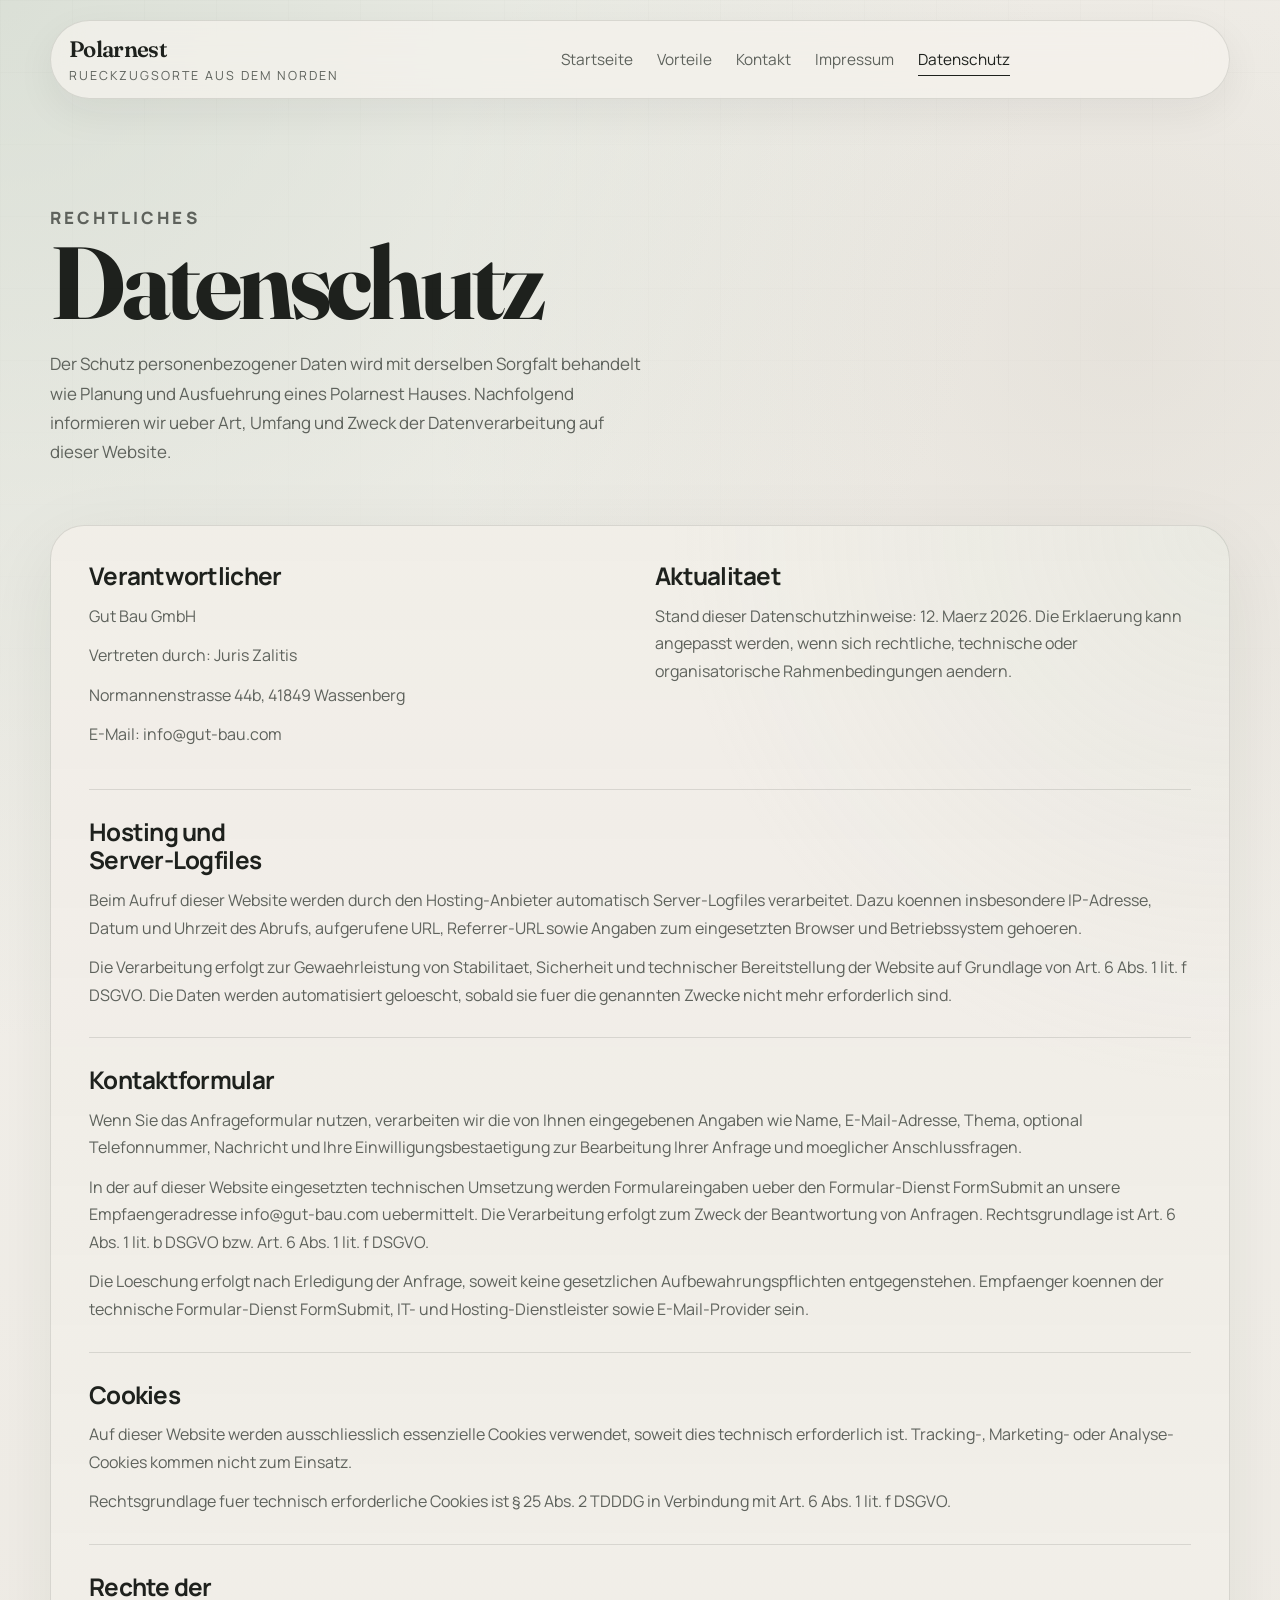
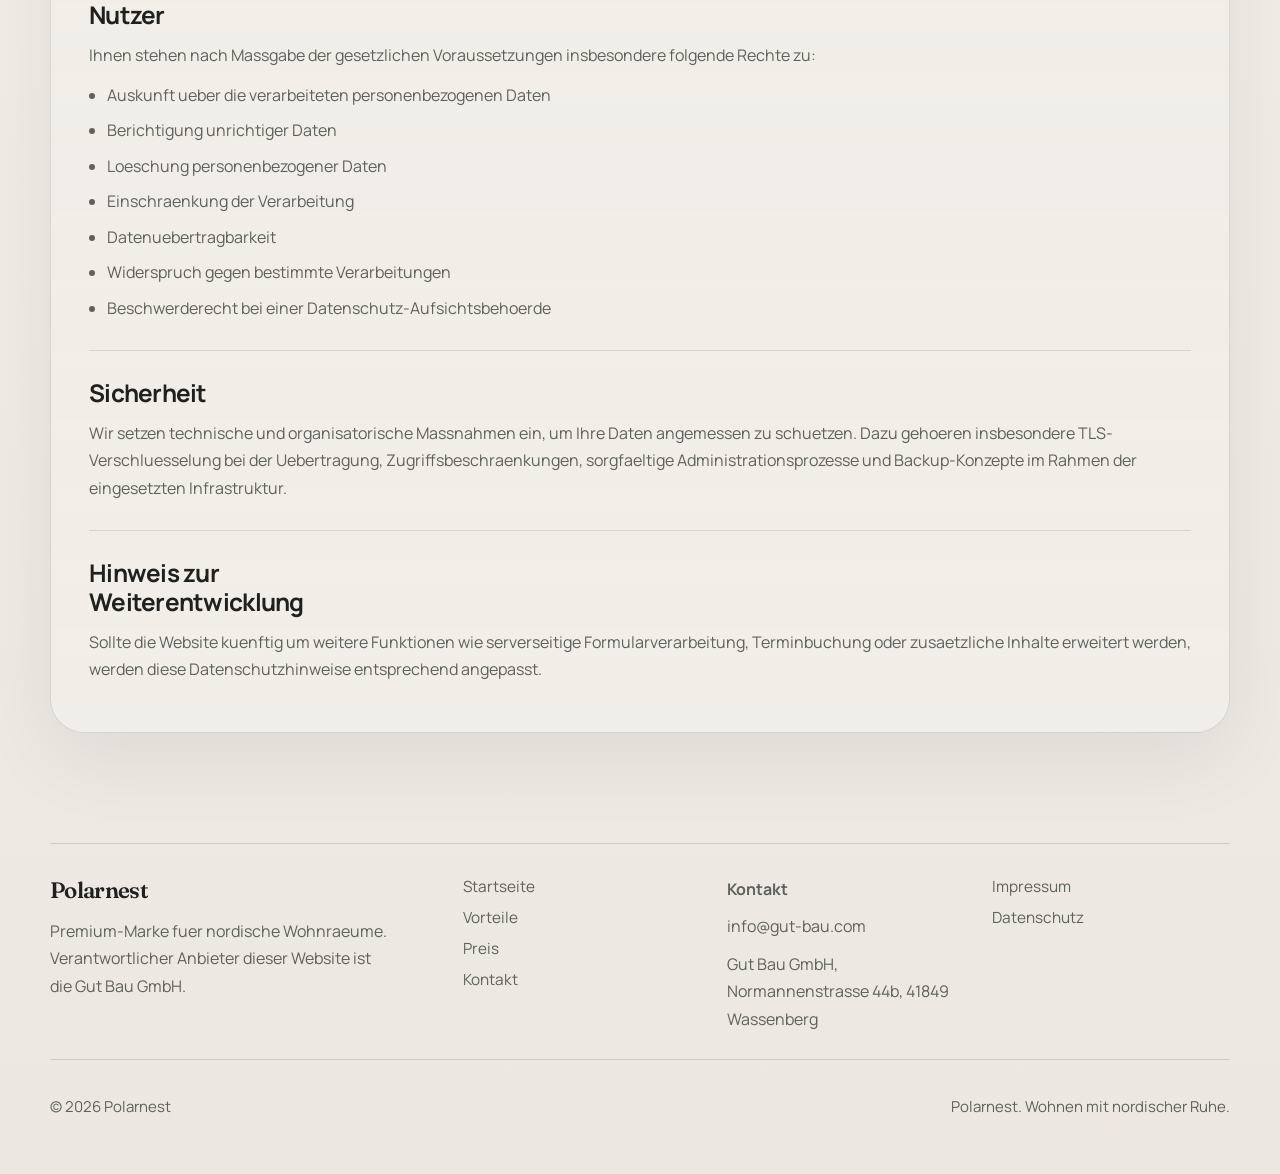
==== commit 7a967d69: "Tune spacing and wire contact form" ====
--- a/datenschutz.html
+++ b/datenschutz.html
@@ -121,22 +121,23 @@
             <h2 id="form-title">Kontaktformular</h2>
             <p>
               Wenn Sie das Anfrageformular nutzen, verarbeiten wir die von Ihnen
-              eingegebenen Angaben wie Name, E-Mail-Adresse, optional Telefonnummer
-              und Nachricht zur Bearbeitung Ihrer Anfrage und moeglicher Anschlussfragen.
-            </p>
-            <p>
-              In der aktuell bereitgestellten technischen Umsetzung wird die Anfrage
-              in Ihr lokales E-Mail-Programm uebergeben und an
-              <a href="mailto:info@gut-bau.com">info@gut-bau.com</a> adressiert.
-              Wird spaeter eine serverseitige Formularuebermittlung aktiviert,
-              erfolgt die Verarbeitung ebenfalls zum Zweck der Beantwortung von
-              Anfragen. Rechtsgrundlage ist Art. 6 Abs. 1 lit. b DSGVO bzw. Art. 6
-              Abs. 1 lit. f DSGVO.
+              eingegebenen Angaben wie Name, E-Mail-Adresse, Thema, optional Telefonnummer,
+              Nachricht und Ihre Einwilligungsbestaetigung zur Bearbeitung Ihrer Anfrage
+              und moeglicher Anschlussfragen.
+            </p>
+            <p>
+              In der auf dieser Website eingesetzten technischen Umsetzung werden
+              Formulareingaben ueber den Formular-Dienst FormSubmit an unsere
+              Empfaengeradresse <a href="mailto:info@gut-bau.com">info@gut-bau.com</a>
+              uebermittelt. Die Verarbeitung erfolgt zum Zweck der Beantwortung
+              von Anfragen. Rechtsgrundlage ist Art. 6 Abs. 1 lit. b DSGVO bzw.
+              Art. 6 Abs. 1 lit. f DSGVO.
             </p>
             <p>
               Die Loeschung erfolgt nach Erledigung der Anfrage, soweit keine
               gesetzlichen Aufbewahrungspflichten entgegenstehen. Empfaenger koennen
-              IT- und Hosting-Dienstleister sowie E-Mail-Provider als Auftragsverarbeiter sein.
+              der technische Formular-Dienst FormSubmit, IT- und Hosting-Dienstleister
+              sowie E-Mail-Provider sein.
             </p>
           </section>
 
--- a/styles.css
+++ b/styles.css
@@ -268,6 +268,14 @@
   padding: 88px 0;
 }
 
+main > .section + .section {
+  margin-top: 22px;
+}
+
+main > .hero + .section {
+  margin-top: 30px;
+}
+
 .section--panel {
   border-radius: 42px;
   padding-inline: 30px;
@@ -496,6 +504,8 @@
   width: 100%;
   height: 100%;
   object-fit: cover;
+  backface-visibility: hidden;
+  transform: translateZ(0);
   transition: transform 420ms ease;
 }
 
@@ -503,7 +513,7 @@
 .showcase-media__frame:hover img,
 .lifestyle-card:hover img,
 .special-card:hover img {
-  transform: scale(1.04);
+  transform: translateZ(0) scale(1.04);
 }
 
 .hero-floating {
@@ -570,6 +580,18 @@
   stroke-width: 1.7;
 }
 
+.benefit-card:nth-child(2) .icon-badge {
+  background: rgba(126, 147, 131, 0.22);
+}
+
+.benefit-card:nth-child(3) .icon-badge {
+  background: rgba(95, 116, 101, 0.16);
+}
+
+.benefit-card:nth-child(4) .icon-badge {
+  background: rgba(185, 177, 164, 0.24);
+}
+
 .benefit-card h3,
 .quality-card h3,
 .comfort-card h3,
@@ -608,14 +630,14 @@
 
 .slider-shell {
   position: relative;
+  padding-top: 6px;
 }
 
 .slider-header {
-  display: flex;
-  align-items: center;
-  justify-content: flex-end;
-  gap: 16px;
-  margin-bottom: 18px;
+  position: absolute;
+  top: -68px;
+  right: 0;
+  z-index: 2;
 }
 
 .slider-controls {
@@ -656,6 +678,7 @@
   gap: 18px;
   overflow-x: auto;
   scroll-snap-type: x mandatory;
+  padding-top: 6px;
   padding-bottom: 10px;
   scrollbar-width: none;
 }
@@ -682,7 +705,7 @@
   content: "";
   position: absolute;
   inset: auto 0 0;
-  height: 42%;
+  height: 46%;
   background: linear-gradient(180deg, rgba(241, 238, 232, 0), rgba(241, 238, 232, 0.96));
   pointer-events: none;
 }
@@ -695,8 +718,25 @@
 .lifestyle-card__body {
   position: relative;
   z-index: 1;
-  margin-top: -30px;
-  padding: 0 24px 28px;
+  margin-top: -40px;
+  padding: 4px 24px 28px;
+  background: linear-gradient(
+    180deg,
+    rgba(241, 238, 232, 0) 0%,
+    rgba(241, 238, 232, 0.94) 18%,
+    rgba(241, 238, 232, 1) 42%,
+    rgba(241, 238, 232, 1) 100%
+  );
+}
+
+.lifestyle-card__body::before {
+  content: "";
+  position: absolute;
+  inset: -10px 0 auto;
+  height: 18px;
+  background: rgba(241, 238, 232, 0.98);
+  filter: blur(10px);
+  z-index: -1;
 }
 
 .slider-progress {
@@ -722,6 +762,10 @@
   grid-template-columns: minmax(0, 1.02fr) minmax(0, 0.98fr);
   gap: 28px;
   align-items: center;
+}
+
+#leben .section-heading {
+  margin-bottom: 18px;
 }
 
 .showcase-media__frame {
@@ -831,7 +875,7 @@
 }
 
 .section--contact {
-  padding-top: 24px;
+  padding-top: 28px;
 }
 
 .contact-layout {
@@ -852,6 +896,159 @@
 
 .contact-form {
   padding: 28px;
+}
+
+.gf-form {
+  display: grid;
+  gap: 16px;
+}
+
+.gf-grid {
+  display: grid;
+  grid-template-columns: repeat(2, minmax(0, 1fr));
+  gap: 16px;
+}
+
+.gf-field {
+  display: grid;
+  gap: 8px;
+}
+
+.gf-label {
+  color: var(--green);
+  font-size: 0.78rem;
+  font-weight: 800;
+  letter-spacing: 0.16em;
+  text-transform: uppercase;
+}
+
+.gf-input {
+  width: 100%;
+  min-height: 54px;
+  padding: 14px 16px;
+  border: 1px solid var(--border);
+  border-radius: 18px;
+  background: rgba(255, 255, 255, 0.56);
+  color: var(--text);
+  transition:
+    border-color 180ms ease,
+    box-shadow 180ms ease,
+    background-color 180ms ease;
+}
+
+.gf-input::placeholder {
+  color: rgba(94, 98, 92, 0.72);
+}
+
+.gf-input:focus {
+  outline: none;
+  border-color: var(--border-strong);
+  box-shadow: 0 0 0 4px rgba(126, 147, 131, 0.14);
+  background: rgba(255, 255, 255, 0.82);
+}
+
+.gf-select {
+  appearance: none;
+  background-image: url("data:image/svg+xml;utf8,<svg xmlns='http://www.w3.org/2000/svg' width='20' height='20' viewBox='0 0 20 20'><path d='M6 8l4 4 4-4' fill='none' stroke='%235e625c' stroke-width='1.6' stroke-linecap='round' stroke-linejoin='round'/></svg>");
+  background-repeat: no-repeat;
+  background-position: right 16px center;
+  padding-right: 48px;
+  cursor: pointer;
+}
+
+.gf-textarea {
+  min-height: 148px;
+  resize: vertical;
+}
+
+.gf-consent {
+  display: flex;
+  flex-wrap: wrap;
+  align-items: flex-start;
+  gap: 8px;
+  color: var(--muted);
+  font-size: 0.95rem;
+}
+
+.gf-consent input[type="checkbox"] {
+  width: 18px;
+  height: 18px;
+  margin: 2px 6px 0 0;
+  accent-color: var(--green-deep);
+}
+
+.gf-consent label,
+.gf-consent span {
+  line-height: 1.55;
+}
+
+.gf-privacy {
+  color: var(--text);
+  text-decoration: underline;
+  text-decoration-thickness: 1px;
+  text-underline-offset: 3px;
+}
+
+.gf-btn {
+  width: 100%;
+  min-height: 56px;
+  padding: 0 22px;
+  border: 1px solid transparent;
+  border-radius: 999px;
+  background: linear-gradient(135deg, var(--green-deep), var(--green));
+  color: #f7f5f1;
+  font-weight: 700;
+  transition:
+    transform 180ms ease,
+    box-shadow 180ms ease,
+    filter 180ms ease,
+    opacity 180ms ease;
+  box-shadow: 0 18px 38px rgba(78, 97, 84, 0.18);
+}
+
+.gf-btn:hover,
+.gf-btn:focus-visible {
+  transform: translateY(-2px);
+  box-shadow: 0 22px 48px rgba(78, 97, 84, 0.24);
+}
+
+.gf-btn[disabled] {
+  opacity: 0.55;
+  cursor: not-allowed;
+  filter: saturate(0.7);
+  transform: none;
+  box-shadow: none;
+}
+
+.gf-honey {
+  position: absolute;
+  left: -9999px;
+  opacity: 0;
+  pointer-events: none;
+}
+
+.gf-toast {
+  display: none;
+  padding: 12px 14px;
+  border-radius: 16px;
+  font-size: 0.94rem;
+  line-height: 1.6;
+}
+
+.gf-toast.show {
+  display: block;
+}
+
+.gf-toast.ok {
+  border: 1px solid rgba(78, 97, 84, 0.16);
+  background: rgba(201, 211, 199, 0.44);
+  color: var(--green-deep);
+}
+
+.gf-toast.err {
+  border: 1px solid rgba(122, 60, 50, 0.14);
+  background: rgba(180, 124, 112, 0.14);
+  color: #7a3c32;
 }
 
 .form-row {
@@ -1237,6 +1434,11 @@
     grid-auto-columns: minmax(280px, 78%);
   }
 
+  .slider-header {
+    position: static;
+    margin-bottom: 16px;
+  }
+
   .hero-floating {
     position: static;
     margin-top: 14px;
@@ -1269,6 +1471,14 @@
     align-items: flex-start;
   }
 
+  main > .section + .section {
+    margin-top: 16px;
+  }
+
+  main > .hero + .section {
+    margin-top: 20px;
+  }
+
   .hero-media,
   .showcase-media__frame {
     height: auto;
@@ -1281,6 +1491,7 @@
   .special-grid,
   .showcase-info,
   .contact-points,
+  .gf-grid,
   .legal-panel__grid,
   .footer-grid,
   .form-row {
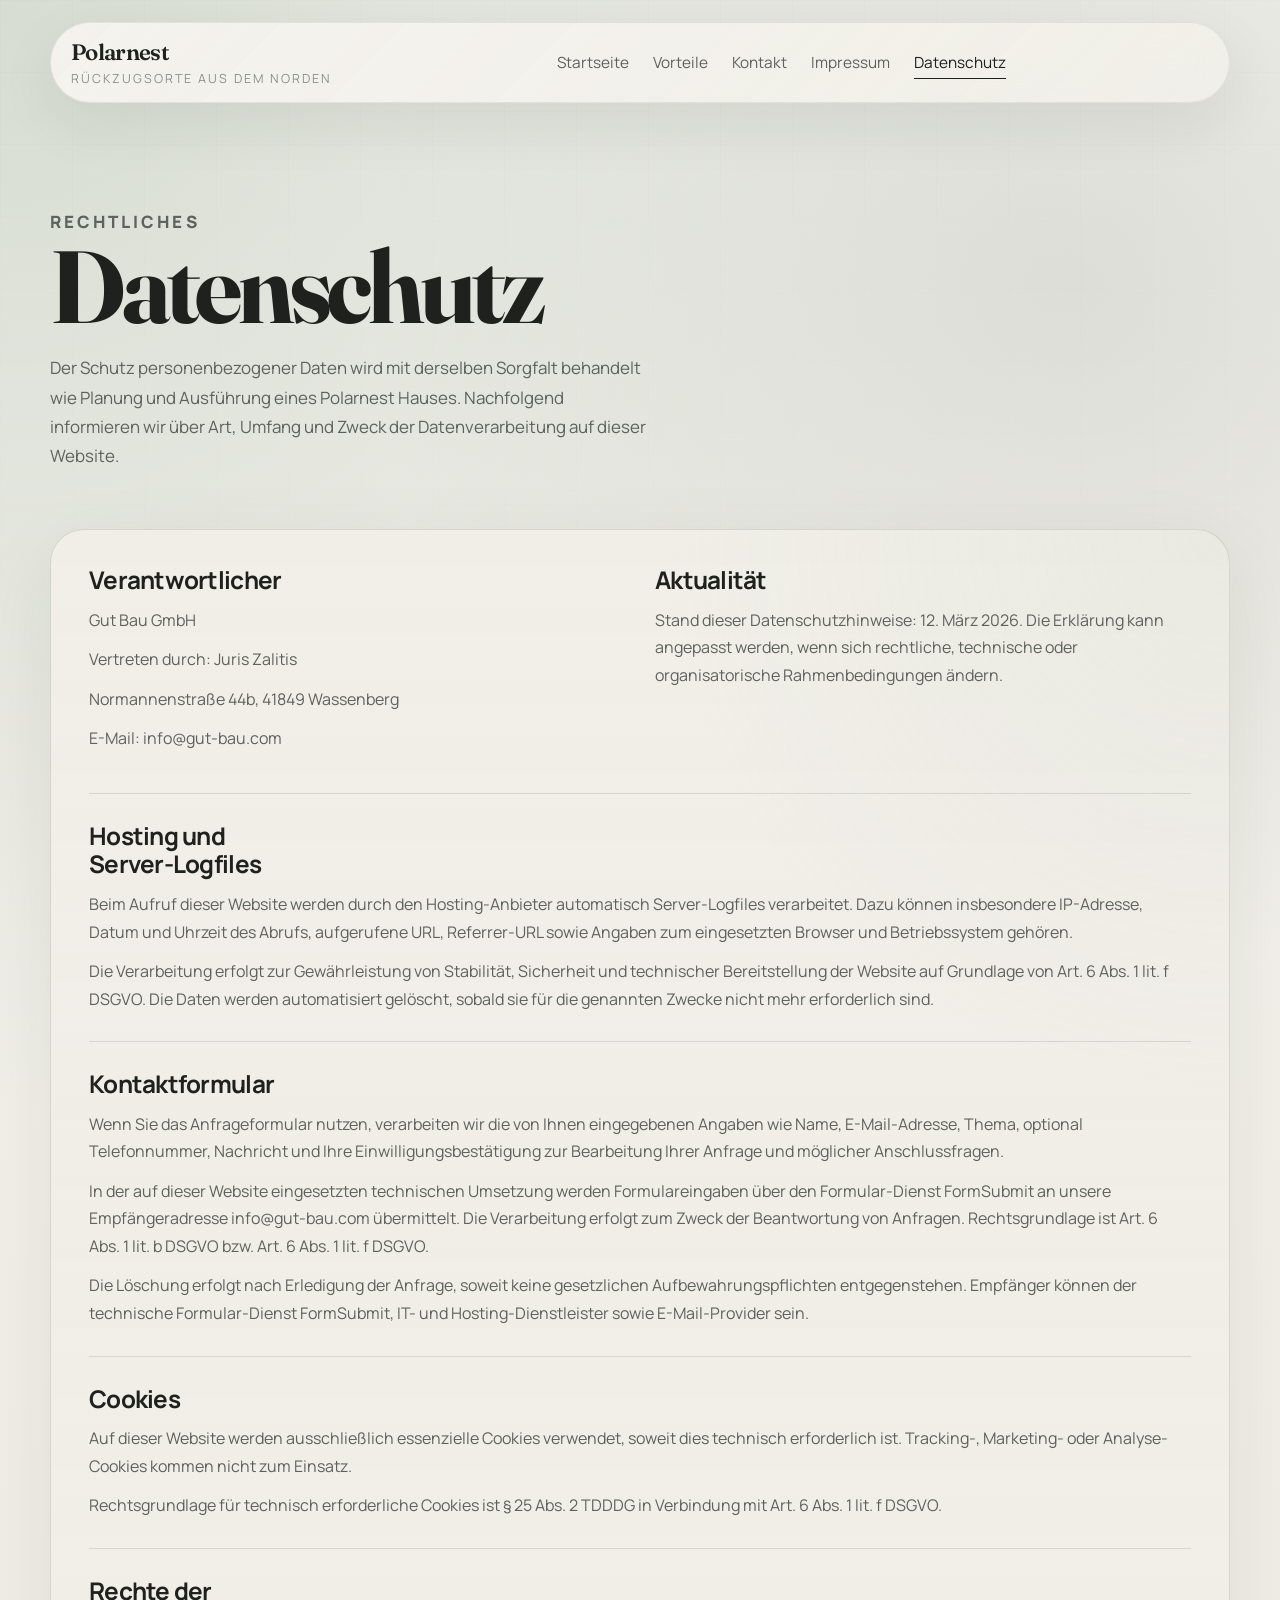
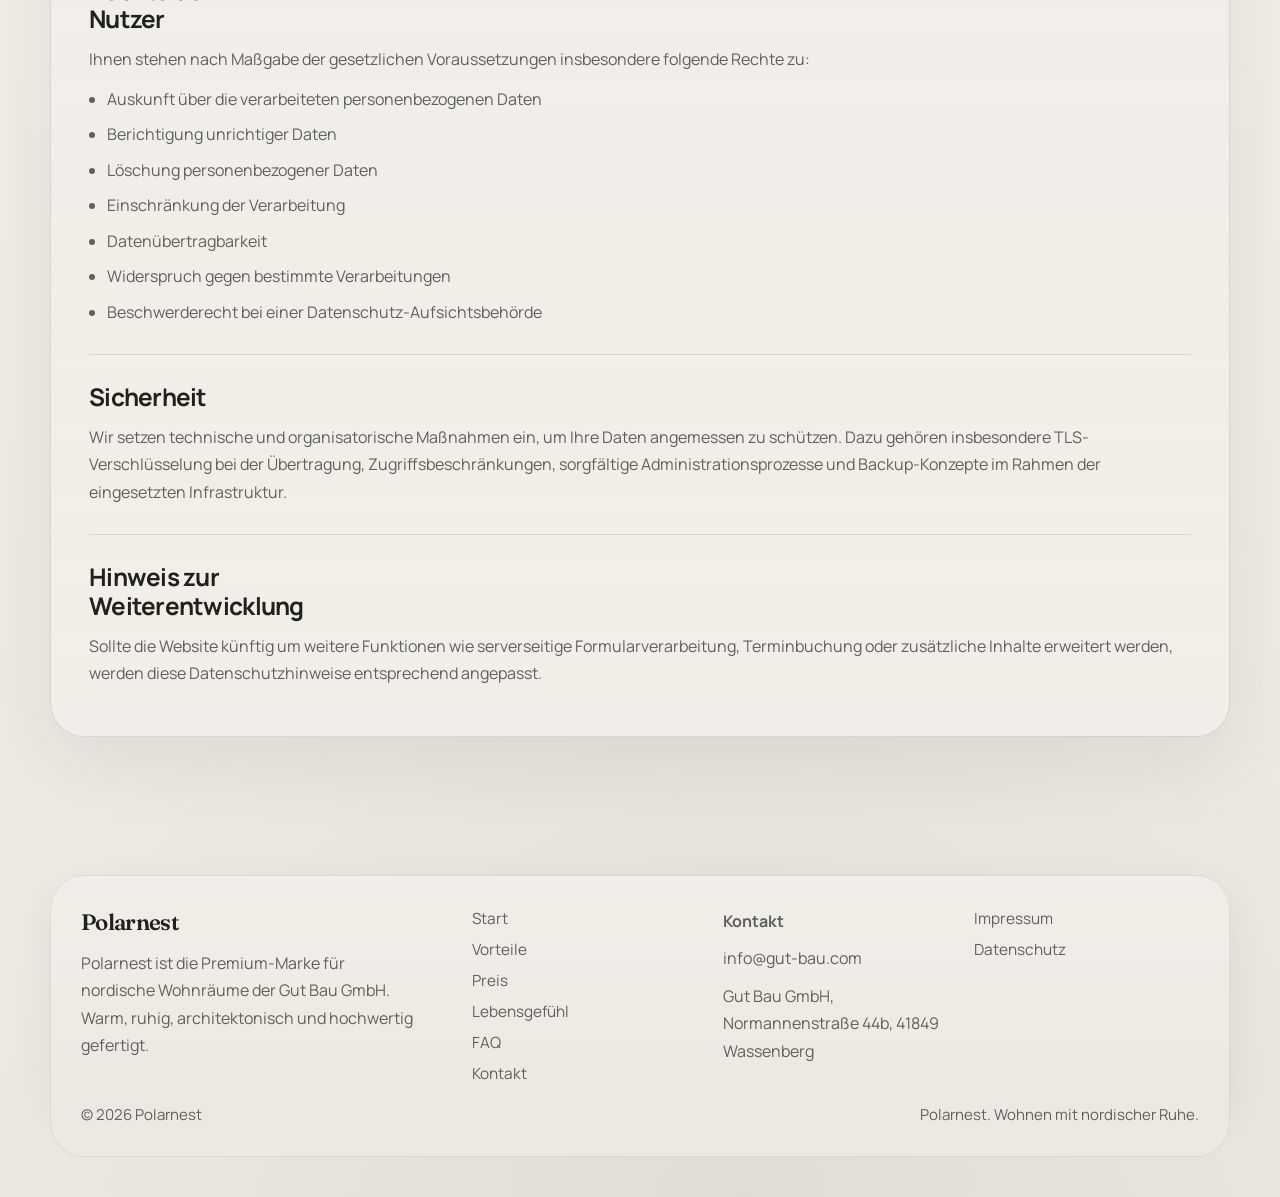
==== commit cf9b1ee2: "Polish premium layout and mobile navigation" ====
--- a/datenschutz.html
+++ b/datenschutz.html
@@ -6,7 +6,7 @@
     <title>Datenschutz | Polarnest</title>
     <meta
       name="description"
-      content="Datenschutzhinweise fuer die Website der Premium-Marke Polarnest."
+      content="Datenschutzhinweise für die Website der Premium-Marke Polarnest."
     />
     <meta name="theme-color" content="#F5F3EE" />
     <meta property="og:locale" content="de_DE" />
@@ -39,7 +39,7 @@
       <div class="topbar">
         <a class="brand" href="index.html" aria-label="Polarnest Startseite">
           <span class="brand__wordmark">Polarnest</span>
-          <span class="brand__subline">Rueckzugsorte aus dem Norden</span>
+          <span class="brand__subline">Rückzugsorte aus dem Norden</span>
         </a>
 
         <button
@@ -49,7 +49,7 @@
           aria-controls="site-nav"
           data-nav-toggle
         >
-          <span class="nav-toggle__label">Menue</span>
+          <span class="nav-toggle__label sr-only">Navigation öffnen</span>
           <span class="nav-toggle__icon" aria-hidden="true">
             <span></span>
             <span></span>
@@ -73,8 +73,8 @@
         <h1 id="page-title">Datenschutz</h1>
         <p>
           Der Schutz personenbezogener Daten wird mit derselben Sorgfalt behandelt
-          wie Planung und Ausfuehrung eines Polarnest Hauses. Nachfolgend informieren
-          wir ueber Art, Umfang und Zweck der Datenverarbeitung auf dieser Website.
+          wie Planung und Ausführung eines Polarnest Hauses. Nachfolgend informieren
+          wir über Art, Umfang und Zweck der Datenverarbeitung auf dieser Website.
         </p>
       </div>
     </section>
@@ -87,16 +87,16 @@
               <h2 id="controller-title">Verantwortlicher</h2>
               <p>Gut Bau GmbH</p>
               <p>Vertreten durch: Juris Zalitis</p>
-              <p>Normannenstrasse 44b, 41849 Wassenberg</p>
+              <p>Normannenstraße 44b, 41849 Wassenberg</p>
               <p>E-Mail: <a href="mailto:info@gut-bau.com">info@gut-bau.com</a></p>
             </section>
 
             <section class="legal-panel__section" aria-labelledby="update-title">
-              <h2 id="update-title">Aktualitaet</h2>
+              <h2 id="update-title">Aktualität</h2>
               <p>
-                Stand dieser Datenschutzhinweise: 12. Maerz 2026. Die Erklaerung
+                Stand dieser Datenschutzhinweise: 12. März 2026. Die Erklärung
                 kann angepasst werden, wenn sich rechtliche, technische oder
-                organisatorische Rahmenbedingungen aendern.
+                organisatorische Rahmenbedingungen ändern.
               </p>
             </section>
           </div>
@@ -105,15 +105,15 @@
             <h2 id="hosting-title">Hosting und Server-Logfiles</h2>
             <p>
               Beim Aufruf dieser Website werden durch den Hosting-Anbieter automatisch
-              Server-Logfiles verarbeitet. Dazu koennen insbesondere IP-Adresse,
+              Server-Logfiles verarbeitet. Dazu können insbesondere IP-Adresse,
               Datum und Uhrzeit des Abrufs, aufgerufene URL, Referrer-URL sowie
-              Angaben zum eingesetzten Browser und Betriebssystem gehoeren.
-            </p>
-            <p>
-              Die Verarbeitung erfolgt zur Gewaehrleistung von Stabilitaet, Sicherheit
+              Angaben zum eingesetzten Browser und Betriebssystem gehören.
+            </p>
+            <p>
+              Die Verarbeitung erfolgt zur Gewährleistung von Stabilität, Sicherheit
               und technischer Bereitstellung der Website auf Grundlage von Art. 6
-              Abs. 1 lit. f DSGVO. Die Daten werden automatisiert geloescht, sobald
-              sie fuer die genannten Zwecke nicht mehr erforderlich sind.
+              Abs. 1 lit. f DSGVO. Die Daten werden automatisiert gelöscht, sobald
+              sie für die genannten Zwecke nicht mehr erforderlich sind.
             </p>
           </section>
 
@@ -122,20 +122,20 @@
             <p>
               Wenn Sie das Anfrageformular nutzen, verarbeiten wir die von Ihnen
               eingegebenen Angaben wie Name, E-Mail-Adresse, Thema, optional Telefonnummer,
-              Nachricht und Ihre Einwilligungsbestaetigung zur Bearbeitung Ihrer Anfrage
-              und moeglicher Anschlussfragen.
+              Nachricht und Ihre Einwilligungsbestätigung zur Bearbeitung Ihrer Anfrage
+              und möglicher Anschlussfragen.
             </p>
             <p>
               In der auf dieser Website eingesetzten technischen Umsetzung werden
-              Formulareingaben ueber den Formular-Dienst FormSubmit an unsere
-              Empfaengeradresse <a href="mailto:info@gut-bau.com">info@gut-bau.com</a>
-              uebermittelt. Die Verarbeitung erfolgt zum Zweck der Beantwortung
+              Formulareingaben über den Formular-Dienst FormSubmit an unsere
+              Empfängeradresse <a href="mailto:info@gut-bau.com">info@gut-bau.com</a>
+              übermittelt. Die Verarbeitung erfolgt zum Zweck der Beantwortung
               von Anfragen. Rechtsgrundlage ist Art. 6 Abs. 1 lit. b DSGVO bzw.
               Art. 6 Abs. 1 lit. f DSGVO.
             </p>
             <p>
-              Die Loeschung erfolgt nach Erledigung der Anfrage, soweit keine
-              gesetzlichen Aufbewahrungspflichten entgegenstehen. Empfaenger koennen
+              Die Löschung erfolgt nach Erledigung der Anfrage, soweit keine
+              gesetzlichen Aufbewahrungspflichten entgegenstehen. Empfänger können
               der technische Formular-Dienst FormSubmit, IT- und Hosting-Dienstleister
               sowie E-Mail-Provider sein.
             </p>
@@ -144,12 +144,12 @@
           <section class="legal-panel__section" aria-labelledby="cookies-title">
             <h2 id="cookies-title">Cookies</h2>
             <p>
-              Auf dieser Website werden ausschliesslich essenzielle Cookies verwendet,
+              Auf dieser Website werden ausschließlich essenzielle Cookies verwendet,
               soweit dies technisch erforderlich ist. Tracking-, Marketing- oder
               Analyse-Cookies kommen nicht zum Einsatz.
             </p>
             <p>
-              Rechtsgrundlage fuer technisch erforderliche Cookies ist § 25 Abs. 2
+              Rechtsgrundlage für technisch erforderliche Cookies ist § 25 Abs. 2
               TDDDG in Verbindung mit Art. 6 Abs. 1 lit. f DSGVO.
             </p>
           </section>
@@ -157,27 +157,27 @@
           <section class="legal-panel__section" aria-labelledby="rights-title">
             <h2 id="rights-title">Rechte der Nutzer</h2>
             <p>
-              Ihnen stehen nach Massgabe der gesetzlichen Voraussetzungen insbesondere
+              Ihnen stehen nach Maßgabe der gesetzlichen Voraussetzungen insbesondere
               folgende Rechte zu:
             </p>
             <ul>
-              <li>Auskunft ueber die verarbeiteten personenbezogenen Daten</li>
+              <li>Auskunft über die verarbeiteten personenbezogenen Daten</li>
               <li>Berichtigung unrichtiger Daten</li>
-              <li>Loeschung personenbezogener Daten</li>
-              <li>Einschraenkung der Verarbeitung</li>
-              <li>Datenuebertragbarkeit</li>
+              <li>Löschung personenbezogener Daten</li>
+              <li>Einschränkung der Verarbeitung</li>
+              <li>Datenübertragbarkeit</li>
               <li>Widerspruch gegen bestimmte Verarbeitungen</li>
-              <li>Beschwerderecht bei einer Datenschutz-Aufsichtsbehoerde</li>
+              <li>Beschwerderecht bei einer Datenschutz-Aufsichtsbehörde</li>
             </ul>
           </section>
 
           <section class="legal-panel__section" aria-labelledby="security-title">
             <h2 id="security-title">Sicherheit</h2>
             <p>
-              Wir setzen technische und organisatorische Massnahmen ein, um Ihre
-              Daten angemessen zu schuetzen. Dazu gehoeren insbesondere
-              TLS-Verschluesselung bei der Uebertragung, Zugriffsbeschraenkungen,
-              sorgfaeltige Administrationsprozesse und Backup-Konzepte im Rahmen
+              Wir setzen technische und organisatorische Maßnahmen ein, um Ihre
+              Daten angemessen zu schützen. Dazu gehören insbesondere
+              TLS-Verschlüsselung bei der Übertragung, Zugriffsbeschränkungen,
+              sorgfältige Administrationsprozesse und Backup-Konzepte im Rahmen
               der eingesetzten Infrastruktur.
             </p>
           </section>
@@ -185,8 +185,8 @@
           <section class="legal-panel__section" aria-labelledby="future-title">
             <h2 id="future-title">Hinweis zur Weiterentwicklung</h2>
             <p>
-              Sollte die Website kuenftig um weitere Funktionen wie serverseitige
-              Formularverarbeitung, Terminbuchung oder zusaetzliche Inhalte erweitert
+              Sollte die Website künftig um weitere Funktionen wie serverseitige
+              Formularverarbeitung, Terminbuchung oder zusätzliche Inhalte erweitert
               werden, werden diese Datenschutzhinweise entsprechend angepasst.
             </p>
           </section>
@@ -199,22 +199,24 @@
         <div>
           <a class="brand brand--footer" href="index.html">Polarnest</a>
           <p class="footer-copy">
-            Premium-Marke fuer nordische Wohnraeume. Verantwortlicher Anbieter
-            dieser Website ist die Gut Bau GmbH.
+            Polarnest ist die Premium-Marke für nordische Wohnräume der Gut Bau GmbH.
+            Warm, ruhig, architektonisch und hochwertig gefertigt.
           </p>
         </div>
 
         <nav class="footer-nav" aria-label="Footer Navigation">
-          <a href="index.html">Startseite</a>
+          <a href="index.html#hero">Start</a>
           <a href="index.html#vorteile">Vorteile</a>
           <a href="index.html#preis">Preis</a>
+          <a href="index.html#leben">Lebensgefühl</a>
+          <a href="index.html#faq">FAQ</a>
           <a href="index.html#kontakt">Kontakt</a>
         </nav>
 
         <div class="footer-contact">
           <p><strong>Kontakt</strong></p>
           <p><a href="mailto:info@gut-bau.com">info@gut-bau.com</a></p>
-          <p>Gut Bau GmbH, Normannenstrasse 44b, 41849 Wassenberg</p>
+          <p>Gut Bau GmbH, Normannenstraße 44b, 41849 Wassenberg</p>
         </div>
 
         <div class="footer-legal">
--- a/styles.css
+++ b/styles.css
@@ -14,6 +14,7 @@
   --border-strong: rgba(78, 97, 84, 0.18);
   --shadow: 0 24px 80px rgba(30, 33, 29, 0.08);
   --shadow-soft: 0 14px 40px rgba(30, 33, 29, 0.06);
+  --shadow-elevated: 0 34px 110px rgba(30, 33, 29, 0.12);
   --radius-xs: 14px;
   --radius-sm: 18px;
   --radius-md: 24px;
@@ -37,8 +38,9 @@
   color: var(--text);
   font-family: "Manrope", sans-serif;
   background:
-    radial-gradient(circle at top left, rgba(201, 211, 199, 0.6), transparent 34%),
-    radial-gradient(circle at 88% 12%, rgba(185, 177, 164, 0.24), transparent 26%),
+    radial-gradient(circle at top left, rgba(201, 211, 199, 0.7), transparent 36%),
+    radial-gradient(circle at 84% 10%, rgba(95, 116, 101, 0.16), transparent 26%),
+    radial-gradient(circle at 58% 100%, rgba(185, 177, 164, 0.22), transparent 26%),
     linear-gradient(180deg, var(--bg) 0%, var(--bg-soft) 100%);
   min-height: 100vh;
 }
@@ -48,10 +50,10 @@
   position: fixed;
   inset: 0;
   background:
-    linear-gradient(rgba(30, 33, 29, 0.03) 1px, transparent 1px),
-    linear-gradient(90deg, rgba(30, 33, 29, 0.03) 1px, transparent 1px);
+    linear-gradient(rgba(30, 33, 29, 0.024) 1px, transparent 1px),
+    linear-gradient(90deg, rgba(30, 33, 29, 0.024) 1px, transparent 1px);
   background-size: 72px 72px;
-  mask-image: linear-gradient(180deg, rgba(0, 0, 0, 0.36), transparent 90%);
+  mask-image: linear-gradient(180deg, rgba(0, 0, 0, 0.34), transparent 88%);
   pointer-events: none;
   z-index: 0;
 }
@@ -72,8 +74,10 @@
 
 button,
 input,
-textarea {
+textarea,
+select {
   font: inherit;
+  -webkit-tap-highlight-color: transparent;
 }
 
 button {
@@ -88,6 +92,10 @@
 
 .js body {
   overflow-x: hidden;
+}
+
+body.nav-open {
+  overflow: hidden;
 }
 
 .skip-link {
@@ -115,21 +123,23 @@
 }
 
 .site-header {
-  padding-top: 20px;
+  padding-top: 22px;
 }
 
 .topbar {
   width: var(--container);
   margin: 0 auto;
-  padding: 14px 18px;
+  padding: 15px 20px;
   display: flex;
   align-items: center;
   gap: 22px;
-  border: 1px solid var(--border);
+  border: 1px solid rgba(30, 33, 29, 0.08);
   border-radius: 999px;
   backdrop-filter: blur(18px);
-  background: rgba(245, 243, 238, 0.72);
-  box-shadow: var(--shadow-soft);
+  background:
+    linear-gradient(135deg, rgba(245, 243, 238, 0.86), rgba(241, 238, 232, 0.74)),
+    rgba(245, 243, 238, 0.72);
+  box-shadow: 0 20px 58px rgba(30, 33, 29, 0.08);
   position: sticky;
   top: 16px;
 }
@@ -149,7 +159,7 @@
 }
 
 .brand__subline {
-  color: var(--muted);
+  color: color-mix(in srgb, var(--green-deep) 68%, white);
   font-size: 0.78rem;
   letter-spacing: 0.16em;
   text-transform: uppercase;
@@ -239,7 +249,7 @@
 .button--primary {
   background: linear-gradient(135deg, var(--green-deep), var(--green));
   color: #f7f5f1;
-  box-shadow: 0 18px 38px rgba(78, 97, 84, 0.18);
+  box-shadow: 0 20px 44px rgba(78, 97, 84, 0.22);
 }
 
 .button--primary:hover,
@@ -248,7 +258,7 @@
 }
 
 .button--secondary {
-  background: rgba(241, 238, 232, 0.92);
+  background: linear-gradient(180deg, rgba(250, 249, 246, 0.96), rgba(241, 238, 232, 0.92));
   color: var(--text);
   border-color: var(--border);
 }
@@ -265,22 +275,22 @@
 .section {
   width: var(--container);
   margin: 0 auto;
-  padding: 88px 0;
+  padding: 94px 0;
 }
 
 main > .section + .section {
-  margin-top: 22px;
+  margin-top: 28px;
 }
 
 main > .hero + .section {
-  margin-top: 30px;
+  margin-top: 36px;
 }
 
 .section--panel {
   border-radius: 42px;
   padding-inline: 30px;
   background:
-    linear-gradient(180deg, rgba(241, 238, 232, 0.82), rgba(201, 211, 199, 0.28)),
+    linear-gradient(180deg, rgba(241, 238, 232, 0.88), rgba(201, 211, 199, 0.34)),
     rgba(241, 238, 232, 0.72);
 }
 
@@ -289,40 +299,70 @@
 .section--tone-forest,
 .section--tone-stone,
 .section--tone-warm {
+  position: relative;
+  isolation: isolate;
+  overflow: clip;
   border-radius: 42px;
   padding-inline: 30px;
-  border: 1px solid rgba(30, 33, 29, 0.06);
+  border: 1px solid rgba(30, 33, 29, 0.07);
   box-shadow: inset 0 1px 0 rgba(255, 255, 255, 0.4);
+}
+
+.section--panel,
+.section--tone-mist,
+.section--tone-sage,
+.section--tone-forest,
+.section--tone-stone,
+.section--tone-warm {
+  position: relative;
+  isolation: isolate;
+  overflow: clip;
+}
+
+.section--panel::before,
+.section--tone-mist::before,
+.section--tone-sage::before,
+.section--tone-forest::before,
+.section--tone-stone::before,
+.section--tone-warm::before {
+  content: "";
+  position: absolute;
+  inset: 0;
+  background:
+    radial-gradient(circle at 88% 14%, rgba(255, 255, 255, 0.34), transparent 24%),
+    radial-gradient(circle at 0% 100%, rgba(95, 116, 101, 0.08), transparent 26%);
+  pointer-events: none;
+  z-index: -1;
 }
 
 .section--tone-mist {
   background:
-    radial-gradient(circle at top left, rgba(201, 211, 199, 0.34), transparent 42%),
-    linear-gradient(180deg, rgba(241, 238, 232, 0.6), rgba(236, 232, 225, 0.9));
+    radial-gradient(circle at top left, rgba(201, 211, 199, 0.42), transparent 40%),
+    linear-gradient(180deg, rgba(241, 238, 232, 0.72), rgba(236, 232, 225, 0.96));
 }
 
 .section--tone-sage {
   background:
-    radial-gradient(circle at 84% 8%, rgba(126, 147, 131, 0.18), transparent 30%),
-    linear-gradient(180deg, rgba(241, 238, 232, 0.74), rgba(201, 211, 199, 0.26));
+    radial-gradient(circle at 84% 8%, rgba(126, 147, 131, 0.28), transparent 32%),
+    linear-gradient(180deg, rgba(241, 238, 232, 0.82), rgba(201, 211, 199, 0.34));
 }
 
 .section--tone-forest {
   background:
-    radial-gradient(circle at top right, rgba(95, 116, 101, 0.18), transparent 34%),
-    linear-gradient(180deg, rgba(236, 232, 225, 0.72), rgba(201, 211, 199, 0.34));
+    radial-gradient(circle at top right, rgba(95, 116, 101, 0.22), transparent 34%),
+    linear-gradient(180deg, rgba(236, 232, 225, 0.78), rgba(201, 211, 199, 0.38));
 }
 
 .section--tone-stone {
   background:
-    radial-gradient(circle at 8% 16%, rgba(185, 177, 164, 0.26), transparent 28%),
-    linear-gradient(180deg, rgba(241, 238, 232, 0.78), rgba(236, 232, 225, 0.96));
+    radial-gradient(circle at 8% 16%, rgba(185, 177, 164, 0.3), transparent 28%),
+    linear-gradient(180deg, rgba(241, 238, 232, 0.84), rgba(236, 232, 225, 0.98));
 }
 
 .section--tone-warm {
   background:
-    radial-gradient(circle at 88% 14%, rgba(126, 147, 131, 0.14), transparent 30%),
-    linear-gradient(180deg, rgba(245, 243, 238, 0.86), rgba(236, 232, 225, 0.94));
+    radial-gradient(circle at 88% 14%, rgba(126, 147, 131, 0.18), transparent 30%),
+    linear-gradient(180deg, rgba(245, 243, 238, 0.92), rgba(236, 232, 225, 0.98));
 }
 
 .eyebrow,
@@ -412,7 +452,7 @@
 
 .surface-card {
   background:
-    linear-gradient(180deg, rgba(241, 238, 232, 0.92), rgba(241, 238, 232, 0.78)),
+    linear-gradient(180deg, rgba(255, 255, 255, 0.56), rgba(241, 238, 232, 0.92)),
     var(--surface);
   border: 1px solid var(--border);
   box-shadow: var(--shadow);
@@ -422,7 +462,7 @@
 .hero {
   display: grid;
   grid-template-columns: minmax(0, 1fr) minmax(0, 0.96fr);
-  gap: 34px;
+  gap: 40px;
   align-items: center;
   min-height: clamp(700px, 78vh, 860px);
   padding-top: 34px;
@@ -457,7 +497,7 @@
   padding: 0 16px;
   border: 1px solid var(--border);
   border-radius: 999px;
-  background: rgba(241, 238, 232, 0.8);
+  background: linear-gradient(180deg, rgba(255, 255, 255, 0.6), rgba(241, 238, 232, 0.92));
   color: var(--text);
   font-size: 0.95rem;
   font-weight: 700;
@@ -465,6 +505,13 @@
 
 .hero__visual {
   position: relative;
+  padding: 8px 0 10px;
+}
+
+.hero__details {
+  position: absolute;
+  inset: 0;
+  pointer-events: none;
 }
 
 .hero-media,
@@ -488,13 +535,25 @@
   overflow: hidden;
 }
 
+.hero-media::before {
+  content: "";
+  position: absolute;
+  inset: 0;
+  background:
+    linear-gradient(180deg, rgba(30, 33, 29, 0.12), transparent 24%),
+    radial-gradient(circle at 50% 120%, rgba(245, 243, 238, 0.18), transparent 42%);
+  pointer-events: none;
+  z-index: 1;
+}
+
 .hero-media::after {
   content: "";
   position: absolute;
   inset: auto 0 0;
-  height: 28%;
-  background: linear-gradient(180deg, rgba(241, 238, 232, 0), rgba(241, 238, 232, 0.28));
+  height: 34%;
+  background: linear-gradient(180deg, rgba(241, 238, 232, 0), rgba(241, 238, 232, 0.34));
   pointer-events: none;
+  z-index: 1;
 }
 
 .hero-media img,
@@ -518,24 +577,29 @@
 
 .hero-floating {
   position: absolute;
-  max-width: 270px;
+  max-width: 260px;
   padding: 18px 20px;
+  pointer-events: auto;
+  background:
+    linear-gradient(180deg, rgba(250, 249, 246, 0.94), rgba(241, 238, 232, 0.88)),
+    rgba(241, 238, 232, 0.88);
+  box-shadow: 0 20px 60px rgba(30, 33, 29, 0.12);
 }
 
 .hero-floating strong {
   display: block;
   margin: 8px 0;
-  font-size: 1.2rem;
+  font-size: clamp(1.18rem, 2vw, 1.4rem);
 }
 
 .hero-floating--price {
-  left: -12px;
-  bottom: 30px;
+  left: 26px;
+  bottom: 26px;
 }
 
 .hero-floating--detail {
-  right: -16px;
-  top: 30px;
+  right: 26px;
+  top: 26px;
 }
 
 .benefit-grid,
@@ -630,7 +694,7 @@
 
 .slider-shell {
   position: relative;
-  padding-top: 6px;
+  padding-top: 10px;
 }
 
 .slider-header {
@@ -692,6 +756,9 @@
   flex-direction: column;
   overflow: hidden;
   scroll-snap-align: start;
+  background:
+    linear-gradient(180deg, rgba(247, 245, 241, 0.82), rgba(241, 238, 232, 0.98)),
+    var(--surface);
 }
 
 .lifestyle-card__media {
@@ -704,9 +771,9 @@
 .lifestyle-card__media::after {
   content: "";
   position: absolute;
-  inset: auto 0 0;
-  height: 46%;
-  background: linear-gradient(180deg, rgba(241, 238, 232, 0), rgba(241, 238, 232, 0.96));
+  inset: auto 0 -1px;
+  height: 52%;
+  background: linear-gradient(180deg, rgba(241, 238, 232, 0), rgba(241, 238, 232, 0.98));
   pointer-events: none;
 }
 
@@ -718,25 +785,19 @@
 .lifestyle-card__body {
   position: relative;
   z-index: 1;
-  margin-top: -40px;
-  padding: 4px 24px 28px;
+  margin-top: -54px;
+  padding: 8px 24px 28px;
   background: linear-gradient(
     180deg,
     rgba(241, 238, 232, 0) 0%,
     rgba(241, 238, 232, 0.94) 18%,
-    rgba(241, 238, 232, 1) 42%,
+    rgba(241, 238, 232, 1) 46%,
     rgba(241, 238, 232, 1) 100%
   );
 }
 
 .lifestyle-card__body::before {
-  content: "";
-  position: absolute;
-  inset: -10px 0 auto;
-  height: 18px;
-  background: rgba(241, 238, 232, 0.98);
-  filter: blur(10px);
-  z-index: -1;
+  display: none;
 }
 
 .slider-progress {
@@ -1118,7 +1179,7 @@
 
 .site-footer {
   width: var(--container);
-  margin: 0 auto;
+  margin: 28px auto 0;
   padding: 0 0 40px;
 }
 
@@ -1126,8 +1187,14 @@
   display: grid;
   grid-template-columns: minmax(0, 1.3fr) repeat(3, minmax(0, 0.8fr));
   gap: 26px;
-  padding: 32px 0 26px;
-  border-top: 1px solid var(--border);
+  padding: 32px 30px 18px;
+  border: 1px solid rgba(30, 33, 29, 0.08);
+  border-bottom: 0;
+  border-radius: 34px 34px 0 0;
+  background:
+    linear-gradient(180deg, rgba(241, 238, 232, 0.86), rgba(236, 232, 225, 0.98)),
+    var(--surface);
+  box-shadow: var(--shadow-soft);
 }
 
 .footer-copy {
@@ -1150,10 +1217,19 @@
   display: flex;
   justify-content: space-between;
   gap: 18px;
-  padding-top: 18px;
-  border-top: 1px solid var(--border);
+  padding: 0 30px 28px;
+  border: 1px solid rgba(30, 33, 29, 0.08);
+  border-top: 0;
+  border-radius: 0 0 34px 34px;
+  background:
+    linear-gradient(180deg, rgba(236, 232, 225, 0.98), rgba(236, 232, 225, 0.98)),
+    var(--surface);
   color: var(--muted);
   font-size: 0.94rem;
+}
+
+.footer-bottom p {
+  margin: 0;
 }
 
 .page-hero {
@@ -1367,14 +1443,22 @@
     display: grid;
     grid-template-columns: 1fr auto;
     align-items: center;
+    gap: 14px;
+    padding: 14px;
     border-radius: 30px;
   }
 
   .nav-toggle {
     display: inline-flex;
     align-items: center;
-    gap: 12px;
+    justify-content: center;
+    width: 46px;
+    height: 46px;
     margin-left: auto;
+    border: 1px solid rgba(30, 33, 29, 0.08);
+    border-radius: 50%;
+    background: rgba(241, 238, 232, 0.82);
+    box-shadow: 0 12px 32px rgba(30, 33, 29, 0.06);
     color: var(--text);
   }
 
@@ -1383,7 +1467,7 @@
   }
 
   .nav-toggle__icon {
-    width: 22px;
+    width: 18px;
     display: grid;
     gap: 4px;
   }
@@ -1397,17 +1481,42 @@
   }
 
   .js .site-nav {
-    display: none;
+    display: grid;
     grid-column: 1 / -1;
-    margin: 10px 0 0;
-    padding-top: 16px;
-    border-top: 1px solid var(--border);
-    justify-content: start;
-    gap: 14px;
+    grid-template-columns: repeat(2, minmax(0, 1fr));
+    gap: 8px;
+    max-height: 0;
+    margin: 0;
+    padding: 0;
+    opacity: 0;
+    overflow: hidden;
+    pointer-events: none;
+    transform: translateY(-8px);
+    border: 1px solid transparent;
+    border-radius: 24px;
+    background: transparent;
+    transition:
+      max-height 260ms ease,
+      margin 220ms ease,
+      padding 220ms ease,
+      opacity 220ms ease,
+      transform 220ms ease,
+      border-color 220ms ease,
+      background-color 220ms ease;
   }
 
   .js .site-header.is-open .site-nav {
-    display: grid;
+    max-height: 320px;
+    margin-top: 6px;
+    padding: 10px;
+    opacity: 1;
+    pointer-events: auto;
+    transform: translateY(0);
+    border-color: rgba(30, 33, 29, 0.08);
+    background:
+      linear-gradient(180deg, rgba(247, 245, 241, 0.92), rgba(241, 238, 232, 0.98)),
+      var(--surface);
+    box-shadow: var(--shadow-soft);
   }
 
   .js .site-header.is-open .nav-toggle__icon span:nth-child(1) {
@@ -1422,8 +1531,35 @@
     transform: translateY(-5.5px) rotate(-45deg);
   }
 
+  .js .site-header.is-open .nav-toggle {
+    color: #f7f5f1;
+    border-color: transparent;
+    background: linear-gradient(135deg, var(--green-deep), var(--green));
+  }
+
   .site-nav a {
+    min-height: 56px;
+    display: flex;
+    align-items: center;
+    padding: 0 16px;
+    border-radius: 18px;
+    border: 1px solid transparent;
+    background: rgba(255, 255, 255, 0.42);
+    color: var(--text);
     font-size: 1rem;
+    font-weight: 700;
+  }
+
+  .site-nav a::after {
+    display: none;
+  }
+
+  .site-nav a:hover,
+  .site-nav a:focus-visible,
+  .site-nav a.is-active,
+  .site-nav a[aria-current="page"] {
+    background: rgba(201, 211, 199, 0.52);
+    border-color: rgba(78, 97, 84, 0.12);
   }
 
   .topbar__cta {
@@ -1436,12 +1572,26 @@
 
   .slider-header {
     position: static;
-    margin-bottom: 16px;
+    display: flex;
+    justify-content: flex-end;
+    margin-bottom: 14px;
+  }
+
+  .hero__details {
+    position: static;
+    display: grid;
+    grid-template-columns: repeat(2, minmax(0, 1fr));
+    gap: 12px;
+    margin-top: -54px;
+    padding: 0 16px;
+    z-index: 2;
   }
 
   .hero-floating {
     position: static;
-    margin-top: 14px;
+    max-width: none;
+    min-height: 100%;
+    padding: 16px 16px 18px;
   }
 
   .hero__chips {
@@ -1451,7 +1601,7 @@
 
 @media (max-width: 720px) {
   .section {
-    padding: 72px 0;
+    padding: 78px 0;
   }
 
   .section--panel,
@@ -1465,18 +1615,17 @@
   }
 
   .hero__actions,
-  .hero__chips,
   .footer-bottom {
     flex-direction: column;
     align-items: flex-start;
   }
 
   main > .section + .section {
-    margin-top: 16px;
+    margin-top: 20px;
   }
 
   main > .hero + .section {
-    margin-top: 20px;
+    margin-top: 28px;
   }
 
   .hero-media,
@@ -1503,6 +1652,42 @@
     padding: 22px;
   }
 
+  .hero__actions {
+    align-items: stretch;
+  }
+
+  .hero__actions .button {
+    width: 100%;
+  }
+
+  .hero__details {
+    margin-top: -42px;
+    padding: 0 12px;
+  }
+
+  .hero-floating strong {
+    font-size: 1.06rem;
+  }
+
+  .hero-floating span {
+    font-size: 0.92rem;
+    line-height: 1.55;
+  }
+
+  .hero__chips {
+    margin-top: 24px;
+  }
+
+  .footer-grid {
+    padding: 24px 20px 14px;
+    border-radius: 28px 28px 0 0;
+  }
+
+  .footer-bottom {
+    padding: 0 20px 22px;
+    border-radius: 0 0 28px 28px;
+  }
+
   .page-hero__inner {
     padding-top: 48px;
   }
@@ -1513,6 +1698,13 @@
 
   .lifestyle-card__media {
     min-height: 260px;
+  }
+}
+
+@media (max-width: 520px) {
+  .js .site-nav,
+  .js .site-header.is-open .site-nav {
+    grid-template-columns: 1fr;
   }
 }
 
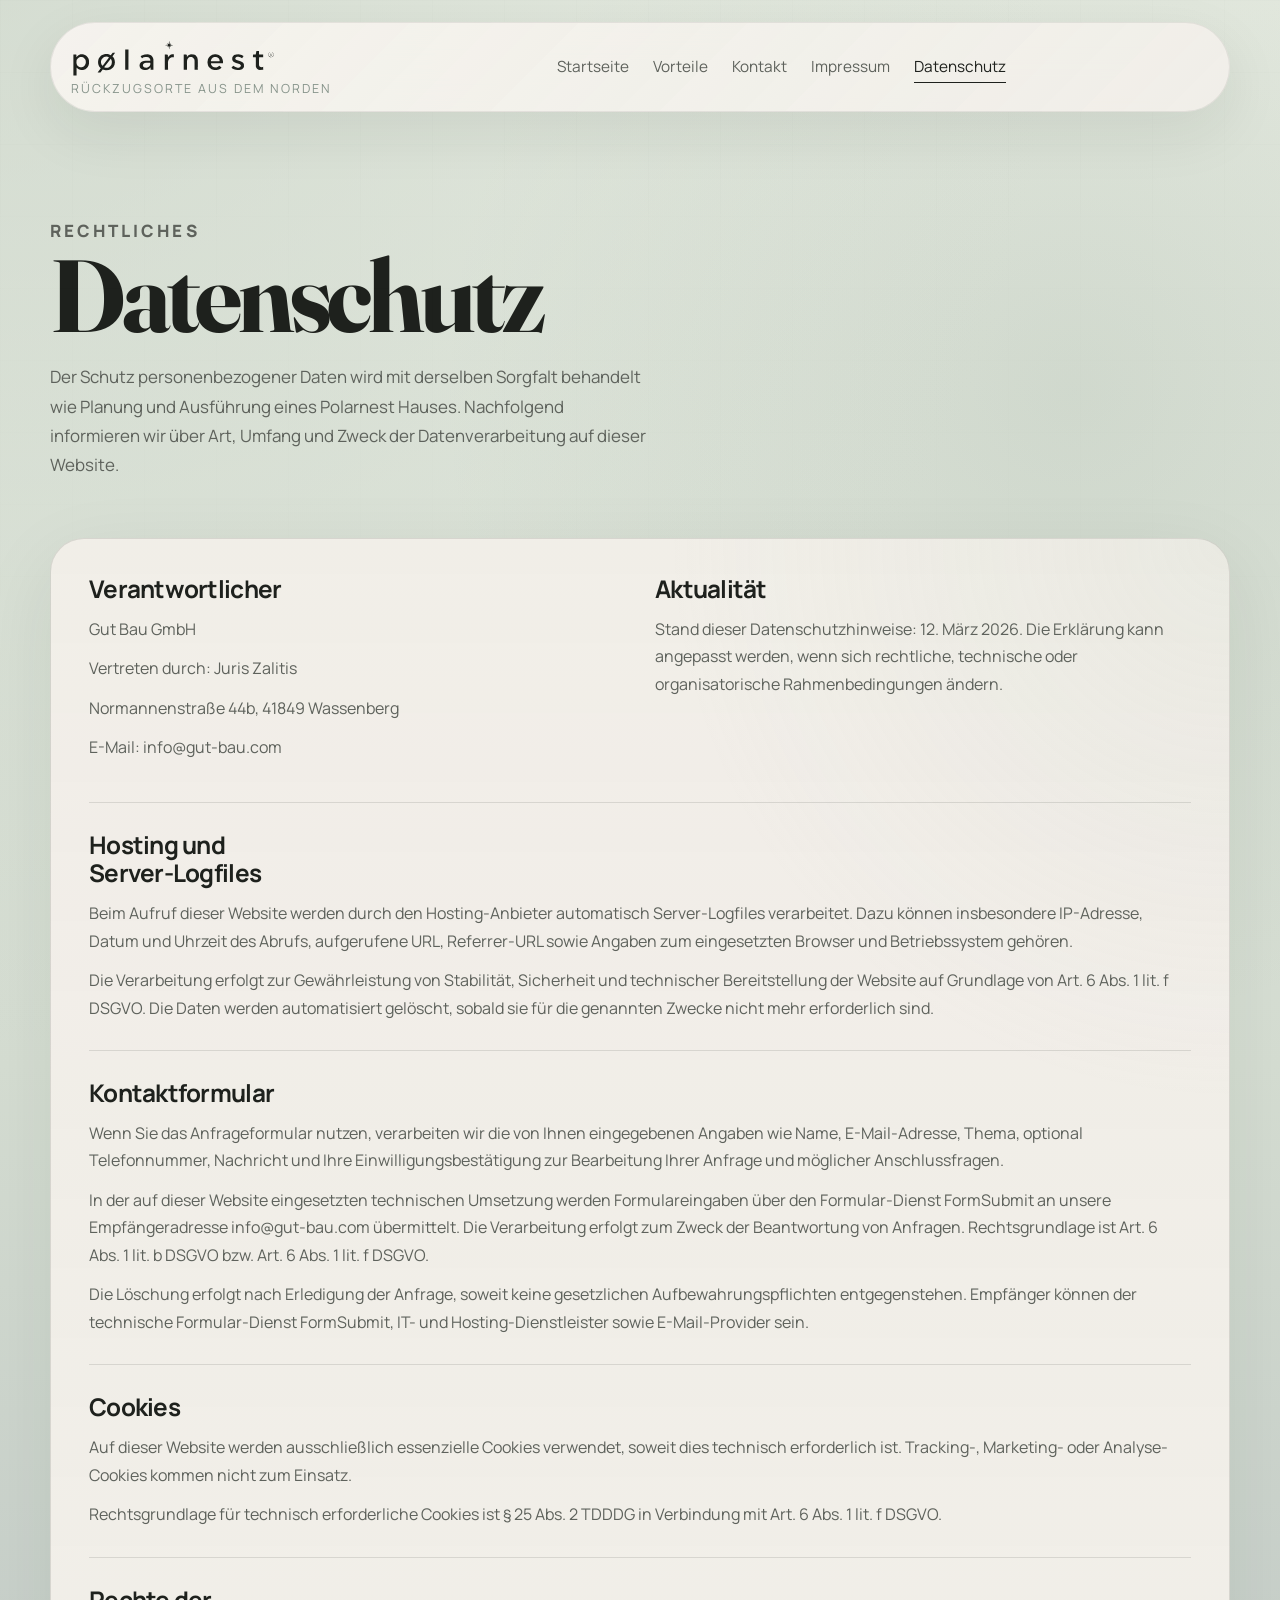
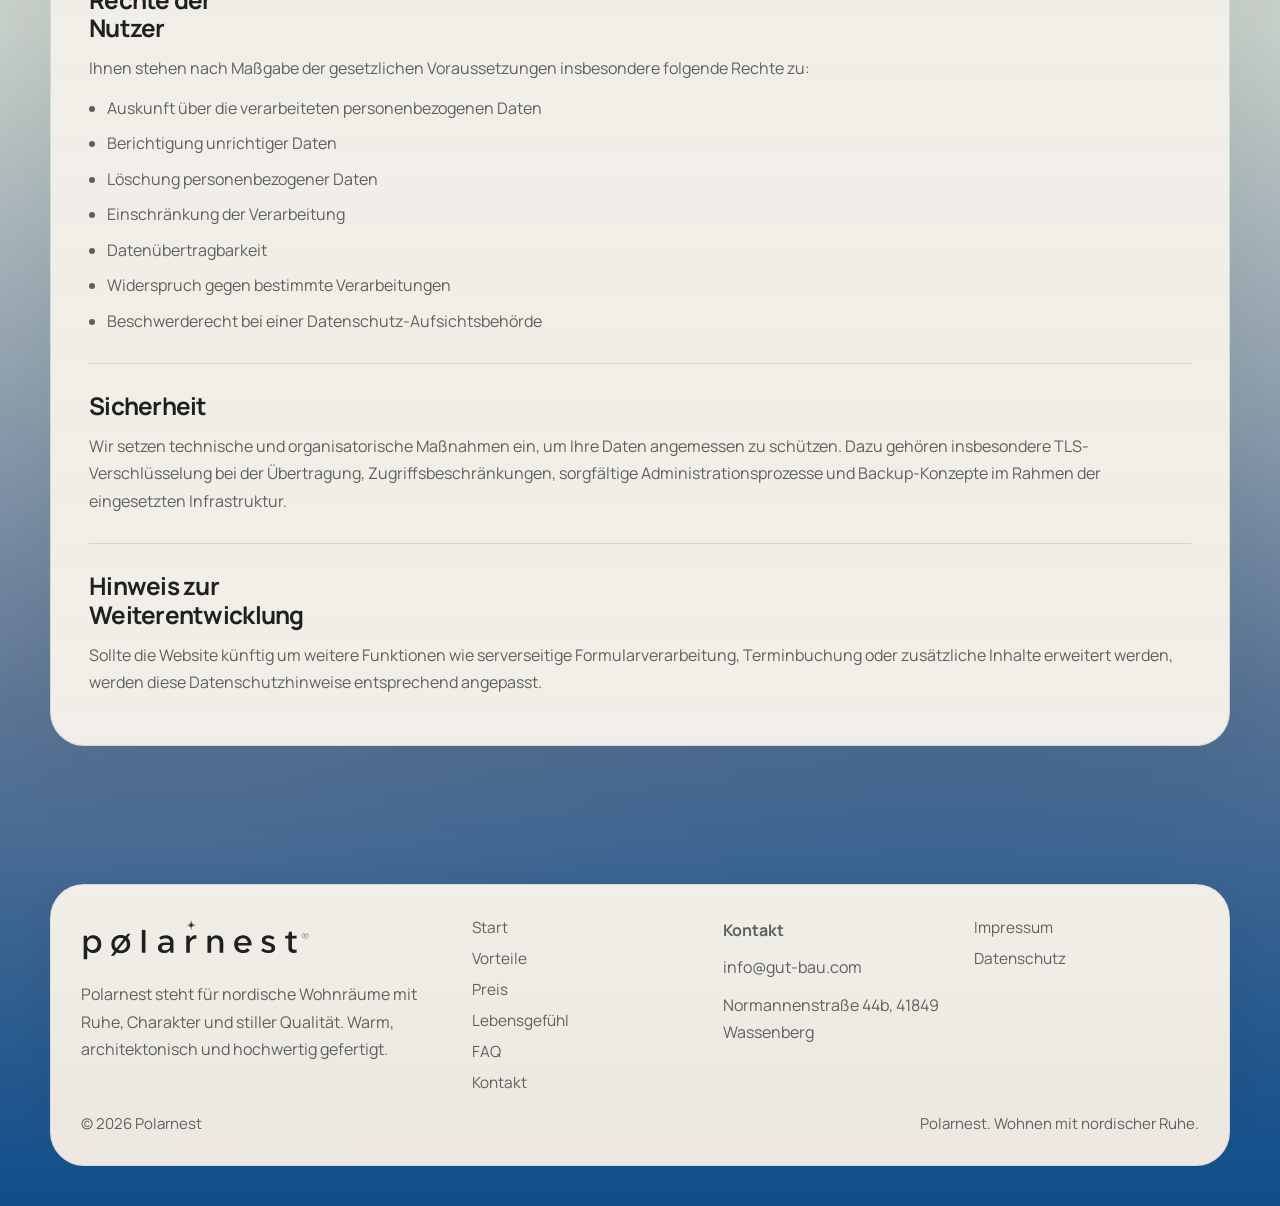
==== commit 7d12767f: "Refine Polarnest branding and mobile hero" ====
--- a/datenschutz.html
+++ b/datenschutz.html
@@ -38,7 +38,14 @@
     <header class="site-header">
       <div class="topbar">
         <a class="brand" href="index.html" aria-label="Polarnest Startseite">
-          <span class="brand__wordmark">Polarnest</span>
+          <img
+            class="brand__logo"
+            src="assets/brand/polarnest-logo.svg"
+            alt=""
+            width="1776"
+            height="349"
+            aria-hidden="true"
+          />
           <span class="brand__subline">Rückzugsorte aus dem Norden</span>
         </a>
 
@@ -197,10 +204,19 @@
     <footer class="site-footer">
       <div class="footer-grid">
         <div>
-          <a class="brand brand--footer" href="index.html">Polarnest</a>
+          <a class="brand brand--footer" href="index.html" aria-label="Polarnest Startseite">
+            <img
+              class="brand__logo"
+              src="assets/brand/polarnest-logo.svg"
+              alt=""
+              width="1776"
+              height="349"
+              aria-hidden="true"
+            />
+          </a>
           <p class="footer-copy">
-            Polarnest ist die Premium-Marke für nordische Wohnräume der Gut Bau GmbH.
-            Warm, ruhig, architektonisch und hochwertig gefertigt.
+            Polarnest steht für nordische Wohnräume mit Ruhe, Charakter und stiller Qualität.
+            Warm, architektonisch und hochwertig gefertigt.
           </p>
         </div>
 
@@ -216,7 +232,7 @@
         <div class="footer-contact">
           <p><strong>Kontakt</strong></p>
           <p><a href="mailto:info@gut-bau.com">info@gut-bau.com</a></p>
-          <p>Gut Bau GmbH, Normannenstraße 44b, 41849 Wassenberg</p>
+          <p>Normannenstraße 44b, 41849 Wassenberg</p>
         </div>
 
         <div class="footer-legal">
--- a/styles.css
+++ b/styles.css
@@ -1,6 +1,6 @@
 :root {
-  --bg: #f5f3ee;
-  --bg-soft: #ece8e1;
+  --bg: #e6ebe1;
+  --bg-soft: #d5ddd2;
   --surface: #f1eee8;
   --surface-strong: rgba(241, 238, 232, 0.88);
   --green: #5f7465;
@@ -8,6 +8,9 @@
   --sage: #7e9383;
   --mist: #c9d3c7;
   --stone: #b9b1a4;
+  --sky: #b8c4d3;
+  --sky-deep: #889bb3;
+  --sky-night: #637890;
   --text: #1e211d;
   --muted: #5e625c;
   --border: rgba(30, 33, 29, 0.12);
@@ -38,10 +41,10 @@
   color: var(--text);
   font-family: "Manrope", sans-serif;
   background:
-    radial-gradient(circle at top left, rgba(201, 211, 199, 0.7), transparent 36%),
-    radial-gradient(circle at 84% 10%, rgba(95, 116, 101, 0.16), transparent 26%),
-    radial-gradient(circle at 58% 100%, rgba(185, 177, 164, 0.22), transparent 26%),
-    linear-gradient(180deg, var(--bg) 0%, var(--bg-soft) 100%);
+    radial-gradient(circle at top left, rgba(201, 211, 199, 0.58), transparent 34%),
+    radial-gradient(circle at 84% 14%, rgba(126, 147, 131, 0.16), transparent 24%),
+    radial-gradient(circle at 74% 100%, rgba(16, 78, 139, 0.34), transparent 28%),
+    linear-gradient(180deg, var(--bg) 0%, var(--bg-soft) 38%, #c8d0ca 58%, #5e7696 82%, #104e8b 100%);
   min-height: 100vh;
 }
 
@@ -150,18 +153,28 @@
   gap: 4px;
 }
 
-.brand__wordmark,
-.brand--footer {
+.brand__wordmark {
   font-family: "Fraunces", serif;
   font-size: 1.4rem;
   font-weight: 600;
   letter-spacing: -0.03em;
 }
 
+.brand__logo {
+  display: block;
+  width: clamp(164px, 16vw, 228px);
+  height: auto;
+}
+
+.brand--footer .brand__logo {
+  width: clamp(170px, 18vw, 242px);
+}
+
 .brand__subline {
   color: color-mix(in srgb, var(--green-deep) 68%, white);
   font-size: 0.78rem;
   letter-spacing: 0.16em;
+  line-height: 1.1;
   text-transform: uppercase;
 }
 
@@ -568,6 +581,26 @@
   transition: transform 420ms ease;
 }
 
+.media-focus-hero {
+  object-position: center 56%;
+}
+
+.media-focus-house {
+  object-position: center 48%;
+}
+
+.media-focus-room {
+  object-position: center 42%;
+}
+
+.media-focus-process {
+  object-position: center 48%;
+}
+
+.media-focus-top {
+  object-position: center 22%;
+}
+
 .hero-media:hover img,
 .showcase-media__frame:hover img,
 .lifestyle-card:hover img,
@@ -578,12 +611,15 @@
 .hero-floating {
   position: absolute;
   max-width: 260px;
-  padding: 18px 20px;
+  padding: 20px 22px;
   pointer-events: auto;
   background:
     linear-gradient(180deg, rgba(250, 249, 246, 0.94), rgba(241, 238, 232, 0.88)),
     rgba(241, 238, 232, 0.88);
-  box-shadow: 0 20px 60px rgba(30, 33, 29, 0.12);
+  border-radius: 30px;
+  border: 1px solid rgba(30, 33, 29, 0.08);
+  box-shadow: 0 26px 68px rgba(30, 33, 29, 0.14);
+  backdrop-filter: blur(14px) saturate(122%);
 }
 
 .hero-floating strong {
@@ -1205,8 +1241,15 @@
 .footer-nav,
 .footer-legal {
   display: grid;
+  justify-items: start;
   align-content: start;
   gap: 10px;
+}
+
+.footer-nav a,
+.footer-legal a {
+  width: fit-content;
+  justify-self: start;
 }
 
 .footer-contact p {
@@ -1352,14 +1395,35 @@
 .js .reveal {
   opacity: 0;
   transform: translateY(26px);
+  filter: blur(0);
   transition:
     opacity 760ms ease,
-    transform 760ms ease;
+    transform 760ms ease,
+    filter 760ms ease;
+}
+
+.js .reveal.reveal--left {
+  transform: translate3d(-26px, 18px, 0);
+}
+
+.js .reveal.reveal--right {
+  transform: translate3d(26px, 18px, 0);
+}
+
+.js .reveal.reveal--soft {
+  transform: translate3d(0, 18px, 0);
+  filter: blur(12px);
+}
+
+.js .reveal.reveal--scale {
+  transform: translate3d(0, 18px, 0) scale(0.972);
+  transform-origin: center top;
 }
 
 .js .reveal.is-visible {
   opacity: 1;
   transform: translateY(0);
+  filter: blur(0);
 }
 
 .delay-1 {
@@ -1413,7 +1477,7 @@
 
   .hero {
     min-height: auto;
-    padding-top: 28px;
+    padding-top: 24px;
   }
 
   .hero-media {
@@ -1439,13 +1503,32 @@
     --container: min(1180px, calc(100vw - 28px));
   }
 
+  .site-header {
+    padding-top: 14px;
+  }
+
   .topbar {
     display: grid;
     grid-template-columns: 1fr auto;
     align-items: center;
-    gap: 14px;
-    padding: 14px;
-    border-radius: 30px;
+    gap: 10px;
+    padding: 10px 12px 10px 14px;
+    border-radius: 28px;
+  }
+
+  .brand {
+    gap: 1px;
+    min-height: 48px;
+    justify-content: center;
+  }
+
+  .brand__logo {
+    width: clamp(144px, 38vw, 184px);
+  }
+
+  .brand__subline {
+    font-size: 0.72rem;
+    letter-spacing: 0.14em;
   }
 
   .nav-toggle {
@@ -1483,8 +1566,8 @@
   .js .site-nav {
     display: grid;
     grid-column: 1 / -1;
-    grid-template-columns: repeat(2, minmax(0, 1fr));
-    gap: 8px;
+    grid-template-columns: 1fr;
+    gap: 6px;
     max-height: 0;
     margin: 0;
     padding: 0;
@@ -1506,10 +1589,11 @@
   }
 
   .js .site-header.is-open .site-nav {
-    max-height: 320px;
-    margin-top: 6px;
-    padding: 10px;
+    max-height: min(420px, calc(100svh - 150px));
+    margin-top: 4px;
+    padding: 8px;
     opacity: 1;
+    overflow: auto;
     pointer-events: auto;
     transform: translateY(0);
     border-color: rgba(30, 33, 29, 0.08);
@@ -1538,7 +1622,7 @@
   }
 
   .site-nav a {
-    min-height: 56px;
+    min-height: 52px;
     display: flex;
     align-items: center;
     padding: 0 16px;
@@ -1575,6 +1659,10 @@
     display: flex;
     justify-content: flex-end;
     margin-bottom: 14px;
+  }
+
+  .hero {
+    padding-top: 10px;
   }
 
   .hero__details {
@@ -1675,7 +1763,7 @@
   }
 
   .hero__chips {
-    margin-top: 24px;
+    display: none;
   }
 
   .footer-grid {
@@ -1701,10 +1789,53 @@
   }
 }
 
+@media (max-width: 620px) {
+  .hero__details {
+    grid-template-columns: 1fr;
+    gap: 14px;
+    margin-top: -26px;
+    padding: 0 8px;
+  }
+
+  .hero-floating {
+    border-radius: 28px;
+    box-shadow: 0 18px 48px rgba(30, 33, 29, 0.12);
+  }
+}
+
 @media (max-width: 520px) {
-  .js .site-nav,
-  .js .site-header.is-open .site-nav {
-    grid-template-columns: 1fr;
+  .site-header {
+    padding-top: 10px;
+  }
+
+  .topbar {
+    padding: 8px 10px 8px 12px;
+  }
+
+  .brand {
+    min-height: 44px;
+  }
+
+  .brand__logo {
+    width: 142px;
+  }
+
+  .brand__subline {
+    font-size: 0.68rem;
+    letter-spacing: 0.13em;
+  }
+
+  .nav-toggle {
+    width: 44px;
+    height: 44px;
+  }
+
+  .hero {
+    padding-top: 4px;
+  }
+
+  .page-hero__inner {
+    padding-top: 36px;
   }
 }
 
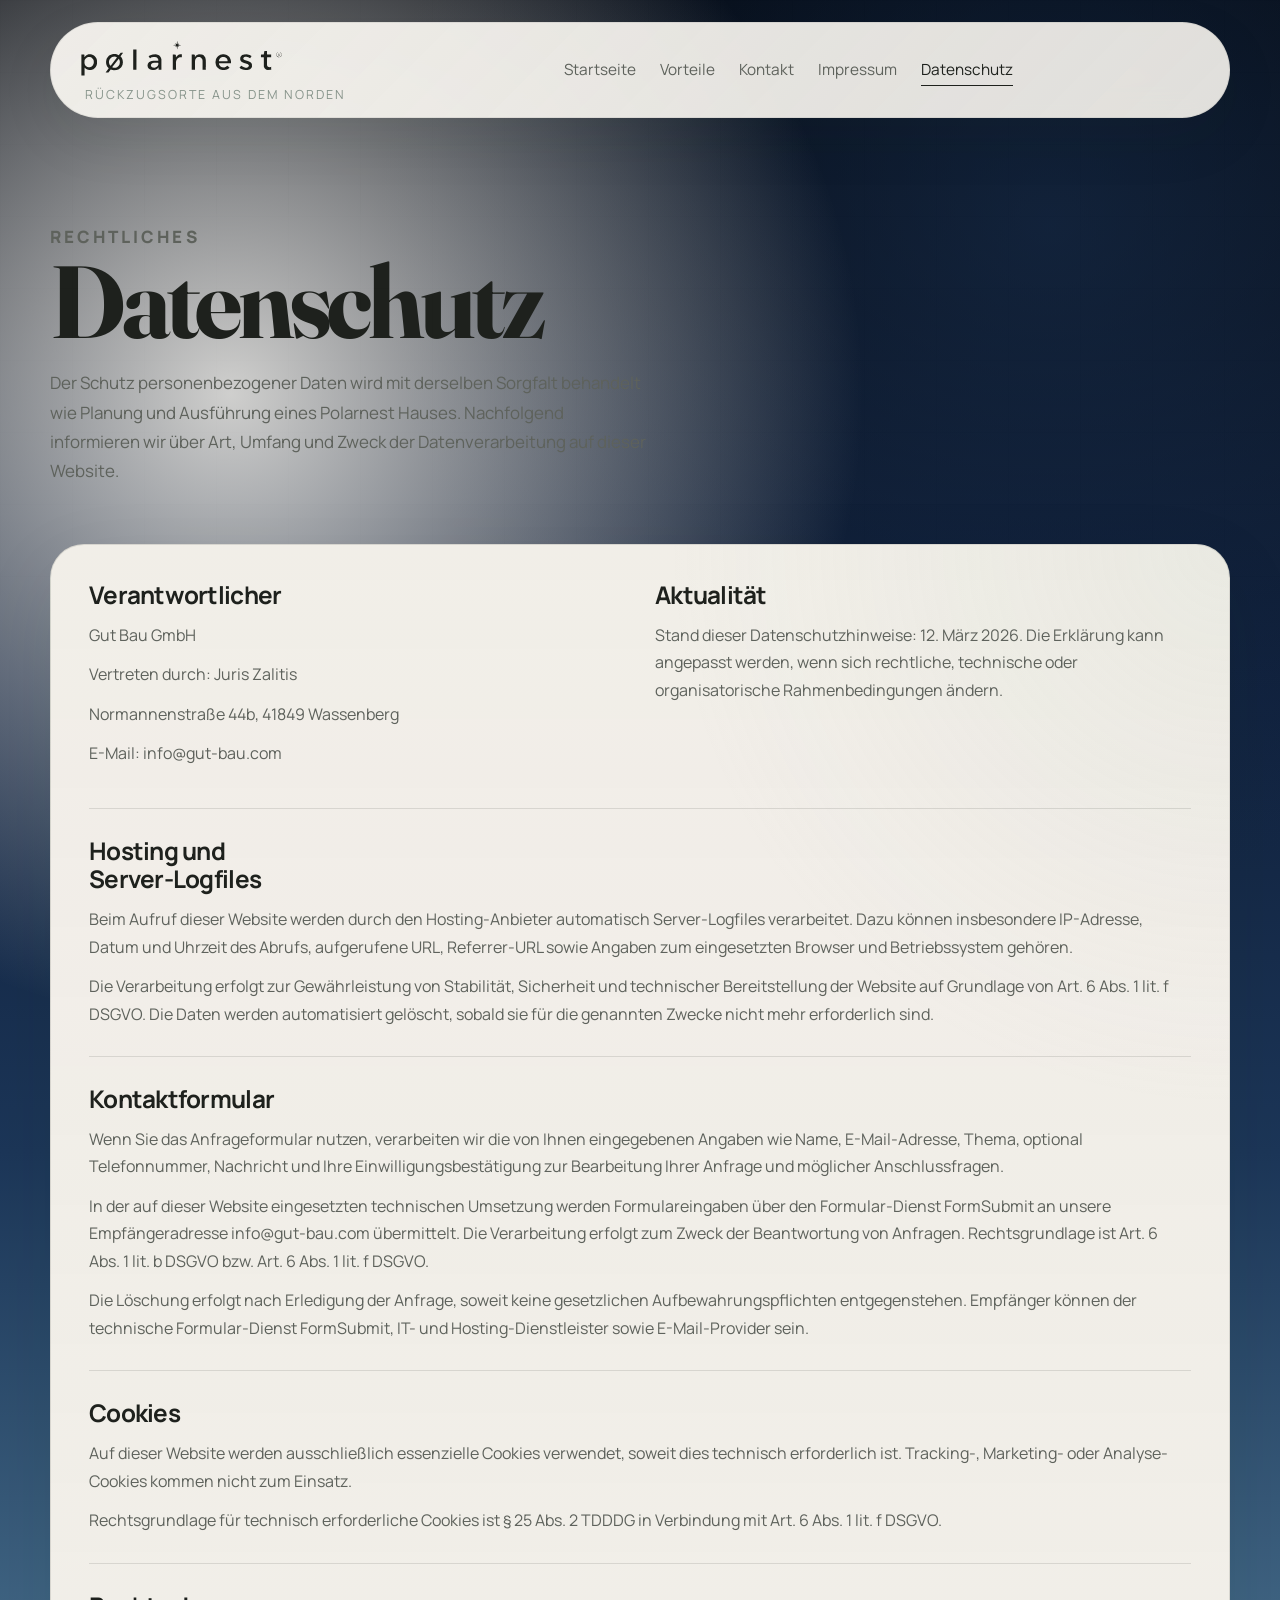
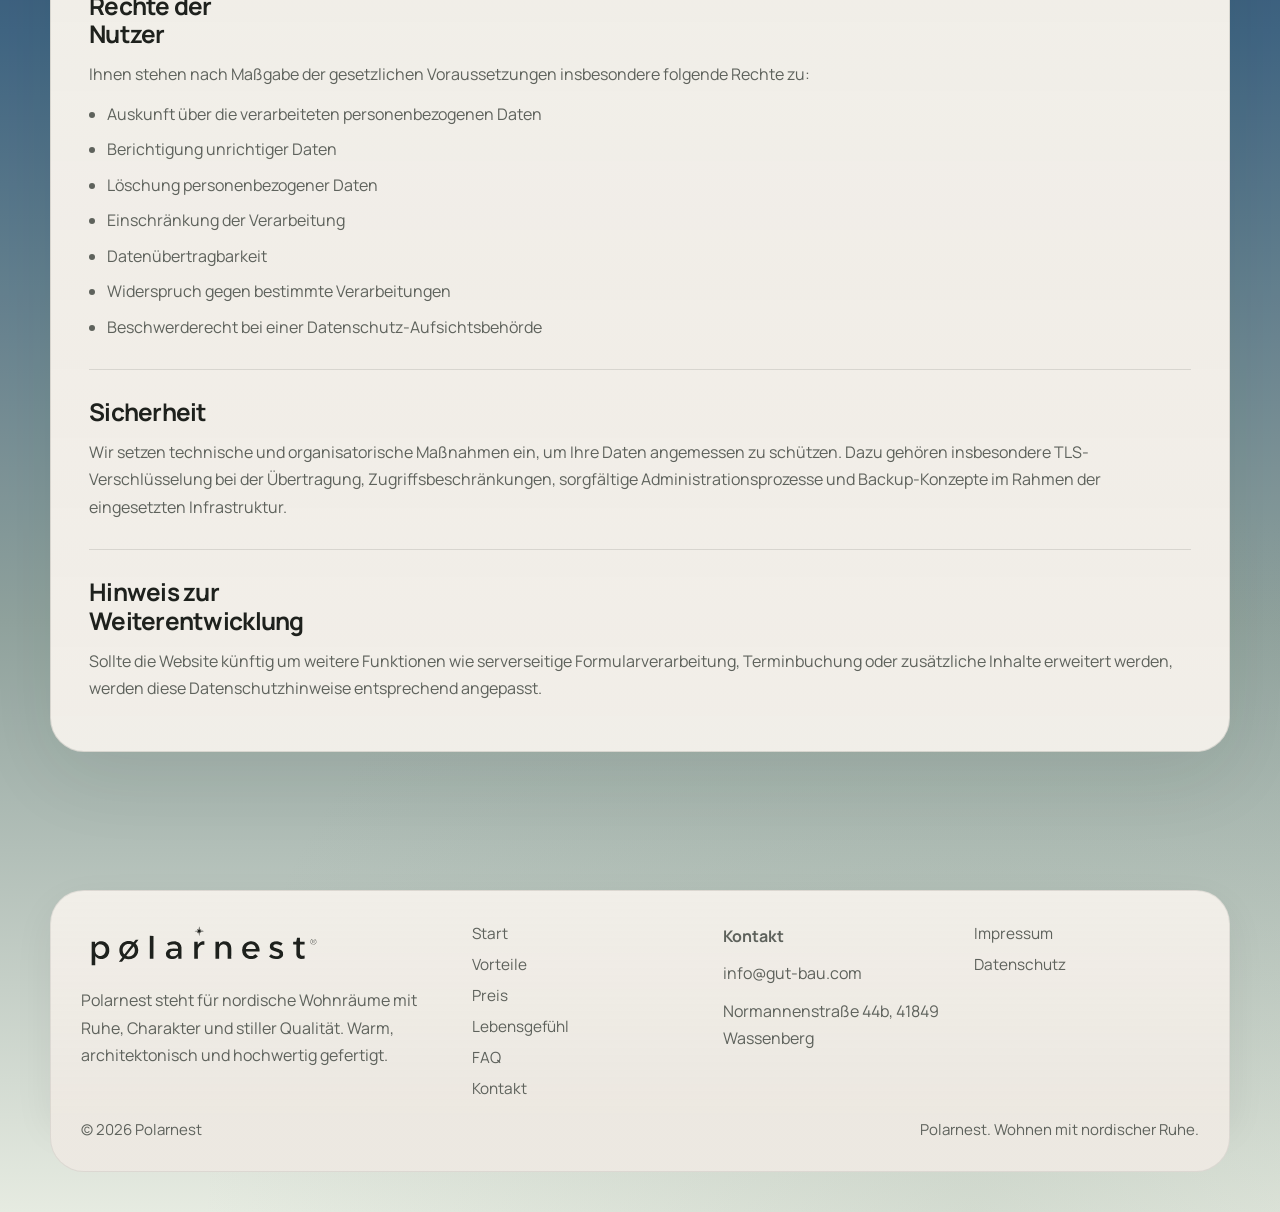
==== commit b4f1db45: "Polish favicon, gradient, and mobile header" ====
--- a/datenschutz.html
+++ b/datenschutz.html
@@ -8,7 +8,7 @@
       name="description"
       content="Datenschutzhinweise für die Website der Premium-Marke Polarnest."
     />
-    <meta name="theme-color" content="#F5F3EE" />
+    <meta name="theme-color" content="#10213f" />
     <meta property="og:locale" content="de_DE" />
     <meta property="og:type" content="website" />
     <meta property="og:title" content="Datenschutz | Polarnest" />
--- a/styles.css
+++ b/styles.css
@@ -41,10 +41,10 @@
   color: var(--text);
   font-family: "Manrope", sans-serif;
   background:
-    radial-gradient(circle at top left, rgba(201, 211, 199, 0.58), transparent 34%),
-    radial-gradient(circle at 84% 14%, rgba(126, 147, 131, 0.16), transparent 24%),
-    radial-gradient(circle at 74% 100%, rgba(16, 78, 139, 0.34), transparent 28%),
-    linear-gradient(180deg, var(--bg) 0%, var(--bg-soft) 38%, #c8d0ca 58%, #5e7696 82%, #104e8b 100%);
+    radial-gradient(circle at 18% 14%, rgba(245, 243, 238, 0.84), transparent 24%),
+    radial-gradient(circle at 82% 8%, rgba(25, 49, 82, 0.58), transparent 24%),
+    radial-gradient(circle at 76% 100%, rgba(126, 147, 131, 0.18), transparent 26%),
+    linear-gradient(180deg, #04080f 0%, #09101d 11%, #10203b 24%, #1c3658 41%, #406583 58%, #91a39e 79%, var(--bg) 100%);
   min-height: 100vh;
 }
 
@@ -151,6 +151,7 @@
   display: inline-flex;
   flex-direction: column;
   gap: 4px;
+  padding-left: 8px;
 }
 
 .brand__wordmark {
@@ -175,6 +176,8 @@
   font-size: 0.78rem;
   letter-spacing: 0.16em;
   line-height: 1.1;
+  margin-top: 6px;
+  padding-left: 6px;
   text-transform: uppercase;
 }
 
@@ -283,6 +286,7 @@
 
 .nav-toggle {
   display: none;
+  align-self: center;
 }
 
 .section {
@@ -578,7 +582,7 @@
   object-fit: cover;
   backface-visibility: hidden;
   transform: translateZ(0);
-  transition: transform 420ms ease;
+  transition: transform 560ms ease;
 }
 
 .media-focus-hero {
@@ -1397,9 +1401,9 @@
   transform: translateY(26px);
   filter: blur(0);
   transition:
-    opacity 760ms ease,
-    transform 760ms ease,
-    filter 760ms ease;
+    opacity 920ms ease,
+    transform 920ms ease,
+    filter 920ms ease;
 }
 
 .js .reveal.reveal--left {
@@ -1427,15 +1431,15 @@
 }
 
 .delay-1 {
-  transition-delay: 100ms;
+  transition-delay: 140ms;
 }
 
 .delay-2 {
-  transition-delay: 180ms;
+  transition-delay: 260ms;
 }
 
 .delay-3 {
-  transition-delay: 260ms;
+  transition-delay: 380ms;
 }
 
 .benefit-card,
@@ -1517,7 +1521,7 @@
   }
 
   .brand {
-    gap: 1px;
+    gap: 2px;
     min-height: 48px;
     justify-content: center;
   }
@@ -1529,6 +1533,8 @@
   .brand__subline {
     font-size: 0.72rem;
     letter-spacing: 0.14em;
+    margin-top: 6px;
+    padding-left: 5px;
   }
 
   .nav-toggle {
@@ -1538,6 +1544,7 @@
     width: 46px;
     height: 46px;
     margin-left: auto;
+    margin-top: 1px;
     border: 1px solid rgba(30, 33, 29, 0.08);
     border-radius: 50%;
     background: rgba(241, 238, 232, 0.82);
@@ -1823,6 +1830,8 @@
   .brand__subline {
     font-size: 0.68rem;
     letter-spacing: 0.13em;
+    margin-top: 7px;
+    padding-left: 4px;
   }
 
   .nav-toggle {
